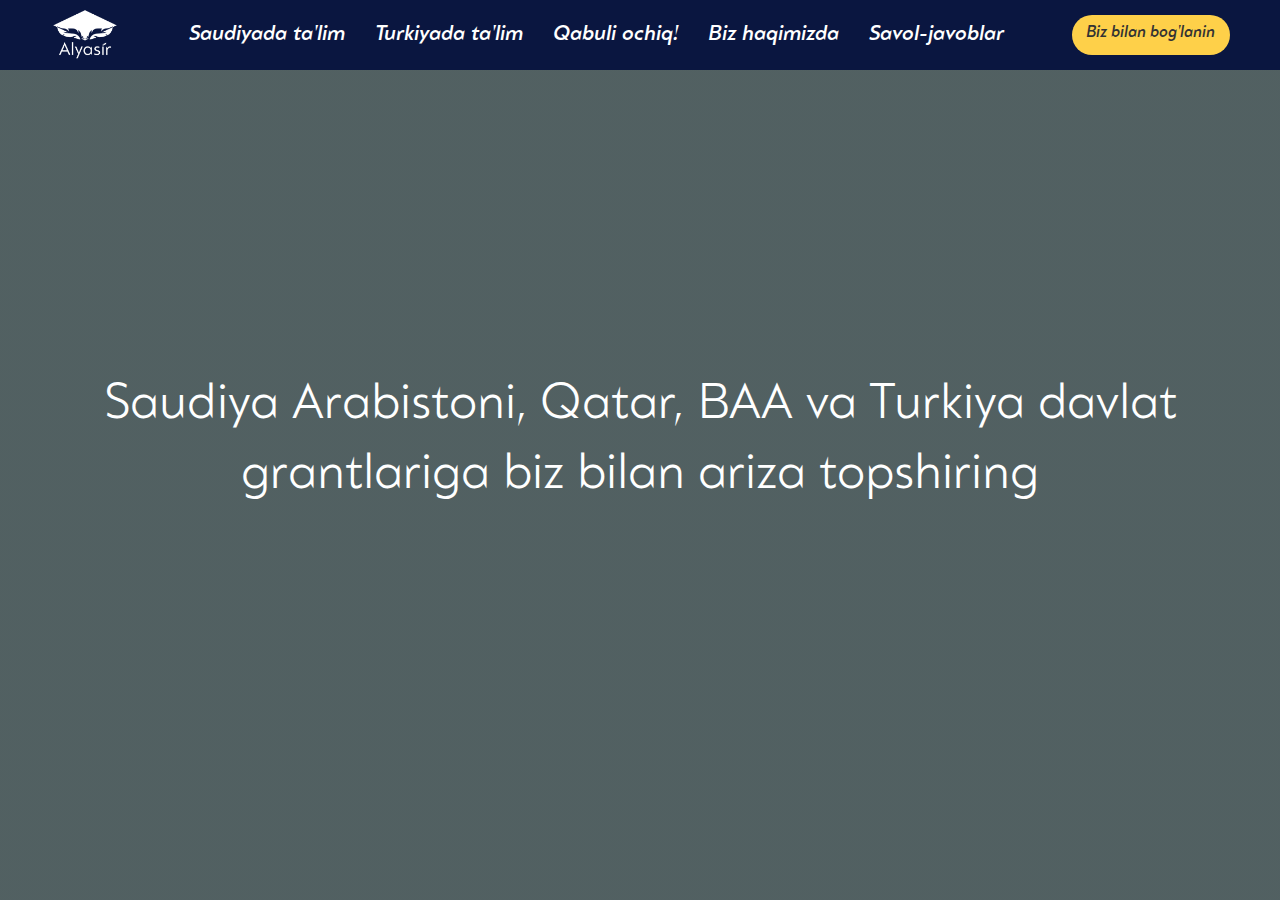
==== index.html @ 3ae9a026 "Add new navigation list for educational links and update styles" ====
<!DOCTYPE html>
<html lang="ru">
  <head>
    <meta charset="UTF-8" />
    <meta name="viewport" content="width=device-width, initial-scale=1.0" />
    <link
      rel="shortcut icon"
      href="./src/images/blue-logo-Alyasir.png"
      type="image/x-icon"
    />
    <link rel="stylesheet" href="./styles/style.min.css" />
    <title>Alyasir</title>
  </head>
  <body>
    <!-- HEADER START -->
    <header class="header">
      <div class="header__container container">
        <a href="./index.html">
          <img
            width="70"
            height="70"
            src="./src/images/logo-yasir-oq.png"
            alt="Alyasir Logo"
            class="header__img__logo"
        /></a>
        <nav class="header__nav">
          <ul class="nav__list">
            <li class="list__item">
              <a href="#" class="list__link">Saudiyada ta'lim</a>
            </li>
            <li class="list__item">
              <a href="#" class="list__link">Turkiyada ta'lim</a>
            </li>
            <li class="list__item">
              <a href="#" class="list__link">Qabuli ochiq!</a>
            </li>
            <li class="list__item">
              <a href="#" class="list__link">Biz haqimizda</a>
            </li>
            <li class="list__item">
              <a href="./FAQ.html" class="list__link">Savol-javoblar</a>
            </li>
            <button class="btn header__btn btn__hover" id="btn">
              <a href="#" class="header__btn__link">Biz bilan bog'lanin</a>
            </button>
          </ul>
          <ul class="nav__list__2 none">
            <li class="list__item">
              <a href="#" class="list__link">Saudiyada ta'lim</a>
            </li>
            <li class="list__item">
              <a href="#" class="list__link">Turkiyada ta'lim</a>
            </li>
            <li class="list__item">
              <a href="#" class="list__link">Qabuli ochiq!</a>
            </li>
            <li class="list__item">
              <a href="#" class="list__link">Biz haqimizda</a>
            </li>
            <li class="list__item">
              <a href="./FAQ.html" class="list__link">Savol-javoblar</a>
            </li>
            <button class="btn header__btn btn__hover" id="btn">
              <a href="#" class="header__btn__link">Biz bilan bog'lanin</a>
            </button>
          </ul>
        </nav>
        <div class="header_menu" id="click__btn">
          <input type="checkbox" id="burger-checkbox" class="burger-checkbox" />
          <label class="burger" for="burger-checkbox"></label>
        </div>
        <a
          href="tel:+998947700013"
          class="header__btn__link btn header__btn block"
          >Biz bilan bog'lanin</a
        >
      </div>
    </header>
    <!-- HEADER END -->
    <!-- MAIN START -->
    <main class="main">
      <section class="hero">
        <div class="hero__container container">
          <h2 class="hero__title">
            Saudiya Arabistoni, Qatar, BAA va Turkiya davlat <br class="br" />
            grantlariga biz bilan ariza topshiring
          </h2>
        </div>
      </section>
    </main>
    <!-- MAIN END -->
    <!-- FOOTER START -->
    <footer class="footer"></footer>
    <!-- FOOTER END -->
    <script src="./js/app.js"></script>
  </body>
</html>
---- styles/style.min.css ----
/*! normalize.css v8.0.1 | MIT License | github.com/necolas/normalize.css */html{line-height:1.15;-webkit-text-size-adjust:100%}body{margin:0}main{display:block}h1{font-size:2em;margin:.67em 0}hr{-webkit-box-sizing:content-box;box-sizing:content-box;height:0;overflow:visible}pre{font-family:monospace,monospace;font-size:1em}a{background-color:rgba(0,0,0,0)}abbr[title]{border-bottom:none;text-decoration:underline;-webkit-text-decoration:underline dotted;text-decoration:underline dotted}b,strong{font-weight:bolder}code,kbd,samp{font-family:monospace,monospace;font-size:1em}small{font-size:80%}sub,sup{font-size:75%;line-height:0;position:relative;vertical-align:baseline}sub{bottom:-0.25em}sup{top:-0.5em}img{border-style:none}button,input,optgroup,select,textarea{font-family:inherit;font-size:100%;line-height:1.15;margin:0}button,input{overflow:visible}button,select{text-transform:none}button,[type=button],[type=reset],[type=submit]{-webkit-appearance:button}button::-moz-focus-inner,[type=button]::-moz-focus-inner,[type=reset]::-moz-focus-inner,[type=submit]::-moz-focus-inner{border-style:none;padding:0}button:-moz-focusring,[type=button]:-moz-focusring,[type=reset]:-moz-focusring,[type=submit]:-moz-focusring{outline:1px dotted ButtonText}fieldset{padding:.35em .75em .625em}legend{-webkit-box-sizing:border-box;box-sizing:border-box;color:inherit;display:table;max-width:100%;padding:0;white-space:normal}progress{vertical-align:baseline}textarea{overflow:auto}[type=checkbox],[type=radio]{-webkit-box-sizing:border-box;box-sizing:border-box;padding:0}[type=number]::-webkit-inner-spin-button,[type=number]::-webkit-outer-spin-button{height:auto}[type=search]{-webkit-appearance:textfield;outline-offset:-2px}[type=search]::-webkit-search-decoration{-webkit-appearance:none}::-webkit-file-upload-button{-webkit-appearance:button;font:inherit}details{display:block}summary{display:list-item}template{display:none}[hidden]{display:none}*,*::after,*::before{margin:0;padding:0;-webkit-box-sizing:border-box;box-sizing:border-box}*:focus{outline:2px dotted red;outline-offset:4px}html{height:100%;font-size:62.5%;scroll-behavior:smooth}ul,ol{list-style:none}a{display:inline-block;text-decoration:none}img{-o-object-fit:cover;object-fit:cover;display:-webkit-box;display:-ms-flexbox;display:flex}body{display:-webkit-box;display:-ms-flexbox;display:flex;-webkit-box-orient:vertical;-webkit-box-direction:normal;-ms-flex-direction:column;flex-direction:column;height:100%;font-family:"Grava",Arial,Helvetica,sans-serif;font-weight:300}main{-webkit-box-flex:1;-ms-flex-positive:1;flex-grow:1}.active{color:#fed049}.container{width:100%;max-width:1400px;margin-left:auto;margin-right:auto;padding-left:50px;padding-right:50px}@media screen and (max-width: 1150px){.container{padding-left:30px;padding-right:30px}}@font-face{font-display:swap;font-family:"Grava";font-style:normal;font-weight:300;src:url("../src/fonts/Grava Display Light.woff2") format("woff2")}@font-face{font-display:swap;font-family:"Grava";font-style:normal;font-weight:400;src:url("../src/fonts/Grava Display Medium.woff2") format("woff2")}@font-face{font-display:swap;font-family:"Grava";font-style:normal;font-weight:600;src:url("../src/fonts/Grava Display Semi Bold.woff2") format("woff2")}@font-face{font-display:swap;font-family:"Grava";font-style:normal;font-weight:700;src:url("../src/fonts/Grava Display Bold.woff2") format("woff2")}.btn{background-color:#fed049;border:none;padding:1rem 1.5rem 1.2rem 1.4rem;border-radius:100px}.burger-checkbox{position:absolute;visibility:hidden}.burger{cursor:pointer;display:block;position:relative;border:none;background:rgba(0,0,0,0);width:40px;height:26px;margin:30px auto}.burger::before,.burger::after{content:"";left:0;position:absolute;display:block;width:100%;height:4px;border-radius:10px;background:#fed049}.burger::before{top:0;-webkit-box-shadow:0 11px 0 #fed049;box-shadow:0 11px 0 #fed049;-webkit-transition:top .3s .15s,-webkit-box-shadow .3s .15s,-webkit-transform .3s;transition:top .3s .15s,-webkit-box-shadow .3s .15s,-webkit-transform .3s;transition:box-shadow .3s .15s,top .3s .15s,transform .3s;transition:box-shadow .3s .15s,top .3s .15s,transform .3s,-webkit-box-shadow .3s .15s,-webkit-transform .3s}.burger::after{bottom:0;-webkit-transition:bottom .3s .15s,-webkit-transform .3s;transition:bottom .3s .15s,-webkit-transform .3s;transition:bottom .3s .15s,transform .3s;transition:bottom .3s .15s,transform .3s,-webkit-transform .3s}.burger-checkbox:checked+.burger::before{top:11px;-webkit-transform:rotate(45deg);transform:rotate(45deg);-webkit-box-shadow:0 6px 0 rgba(0,0,0,0);box-shadow:0 6px 0 rgba(0,0,0,0);-webkit-transition:top .3s,-webkit-box-shadow .15s,-webkit-transform .3s .15s;transition:top .3s,-webkit-box-shadow .15s,-webkit-transform .3s .15s;transition:box-shadow .15s,top .3s,transform .3s .15s;transition:box-shadow .15s,top .3s,transform .3s .15s,-webkit-box-shadow .15s,-webkit-transform .3s .15s}.burger-checkbox:checked+.burger::after{bottom:11px;-webkit-transform:rotate(-45deg);transform:rotate(-45deg);-webkit-transition:bottom .3s,-webkit-transform .3s .15s;transition:bottom .3s,-webkit-transform .3s .15s;transition:bottom .3s,transform .3s .15s;transition:bottom .3s,transform .3s .15s,-webkit-transform .3s .15s}.header{background-color:#0a1640}.header__container{display:-webkit-box;display:-ms-flexbox;display:flex;-webkit-box-pack:justify;-ms-flex-pack:justify;justify-content:space-between;-webkit-box-align:center;-ms-flex-align:center;align-items:center}.nav__list{display:-webkit-box;display:-ms-flexbox;display:flex;gap:3rem}.list__link{font-size:2rem;font-weight:400;color:#fff}.list__link:hover{color:#fed049}.header__btn{cursor:pointer}.none{display:none}.header__btn__link{font-weight:400;font-size:1.5rem;color:#333}.btn__hover{display:none}.header_menu{display:none}.nav__list__2{display:none}@media screen and (max-width: 1150px){.nav{position:relative}.header_menu{display:-webkit-box;display:-ms-flexbox;display:flex;background-color:rgba(0,0,0,0);border:none}.nav__list{display:none}.nav__list__2{width:30%;height:100%;position:absolute;padding-top:100px;padding-bottom:100px;padding-left:30px;padding-right:30px;top:0;left:0;-webkit-box-orient:vertical;-webkit-box-direction:normal;-ms-flex-direction:column;flex-direction:column;display:-webkit-box;display:-ms-flexbox;display:flex;flex-direction:column;gap:1.5rem;background-color:#0a1640}.none{display:none}.block{display:none}.btn__hover{width:100%;display:block}.header__btn__link{font-size:1.5rem}}.hero{background-image:-webkit-gradient(linear, left top, left bottom, from(rgba(8, 29, 31, 0.7)), to(rgba(8, 29, 31, 0.7))),url("../src/images/alyasir-photo.png");background-image:linear-gradient(rgba(8, 29, 31, 0.7), rgba(8, 29, 31, 0.7)),url("../src/images/alyasir-photo.png");background-repeat:no-repeat;background-position:center;background-size:cover;height:100%}.hero__container{display:-webkit-box;display:-ms-flexbox;display:flex;-webkit-box-pack:center;-ms-flex-pack:center;justify-content:center}.hero__title{width:100%;font-size:4.8rem;font-weight:300;text-align:center;color:#fff;line-height:70px;margin-top:30rem}@media screen and (max-width: 1050px){.hero{background-position:center left -779px;background-size:300%}.hero__title{width:100%;max-width:550px;font-size:3.8rem;line-height:55px}.br{display:none}}@media screen and (max-width: 500px){.hero{background-position:center left -535px;background-size:350%}.hero__title{font-size:2.8rem;line-height:40px}}.active{color:#fed049}.faq__hero{padding-bottom:10rem}.faq__hero__container{display:-webkit-box;display:-ms-flexbox;display:flex;-webkit-box-orient:vertical;-webkit-box-direction:normal;-ms-flex-direction:column;flex-direction:column;-webkit-box-pack:center;-ms-flex-pack:center;justify-content:center;-webkit-box-align:center;-ms-flex-align:center;align-items:center}.faq__hero__title{font-size:9.6rem;font-weight:400;margin-top:5.2rem;margin-bottom:2px}.faq__hero__subtitle{font-weight:300;font-size:3.6rem;color:#393939}.faq__hero__box{width:100%;margin-top:3.2rem;display:-webkit-box;display:-ms-flexbox;display:flex;-webkit-box-orient:vertical;-webkit-box-direction:normal;-ms-flex-direction:column;flex-direction:column;gap:1rem}.faq__none{display:none}.u_class{border:2px solid #dcdcdc;padding-top:1.8rem;padding-bottom:1.7rem;padding-left:3.8rem;padding-right:3.8rem}.u_class p{font-size:2.4rem;font-weight:300}body{-webkit-box-sizing:border-box;box-sizing:border-box}/*# sourceMappingURL=style.min.css.map */
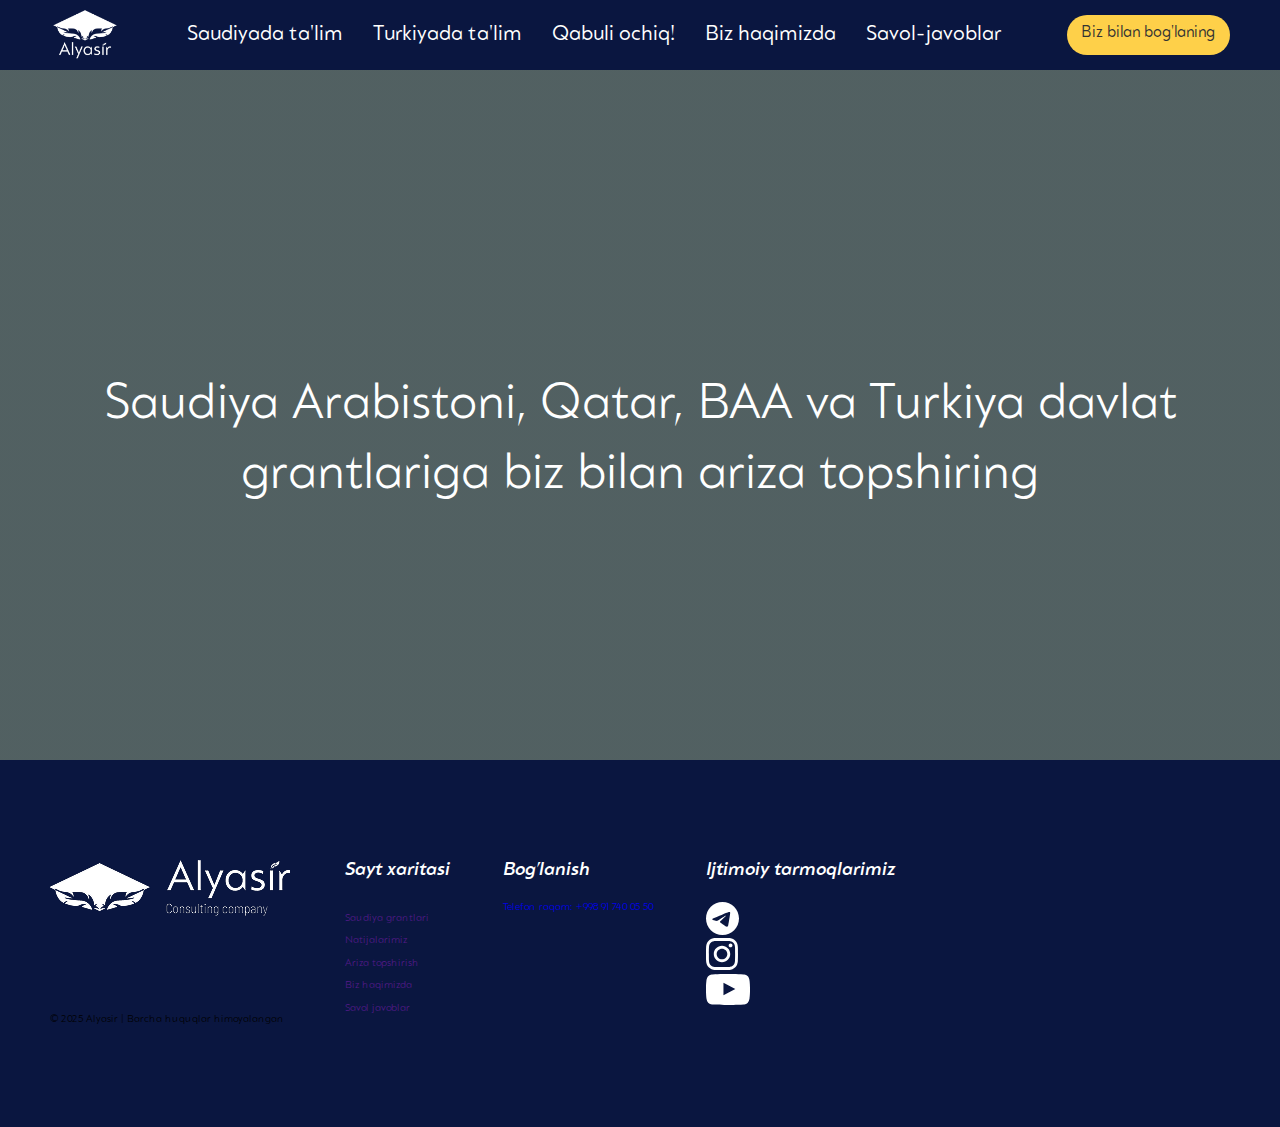
==== commit ce58ae1a: "Add footer layout and social media icons; update button text for consistency" ====
--- a/index.html
+++ b/index.html
@@ -60,9 +60,11 @@
             <li class="list__item">
               <a href="./FAQ.html" class="list__link">Savol-javoblar</a>
             </li>
-            <button class="btn header__btn btn__hover" id="btn">
-              <a href="#" class="header__btn__link">Biz bilan bog'lanin</a>
-            </button>
+            <a
+              href="tel:+998917400550"
+              class="header__btn__link btn header__btn"
+              >Biz bilan bog'laning</a
+            >
           </ul>
         </nav>
         <div class="header_menu" id="click__btn">
@@ -70,9 +72,9 @@
           <label class="burger" for="burger-checkbox"></label>
         </div>
         <a
-          href="tel:+998947700013"
+          href="tel:+998917400550"
           class="header__btn__link btn header__btn block"
-          >Biz bilan bog'lanin</a
+          >Biz bilan bog'laning</a
         >
       </div>
     </header>
@@ -88,10 +90,80 @@
         </div>
       </section>
     </main>
-    <!-- MAIN END -->
-    <!-- FOOTER START -->
-    <footer class="footer"></footer>
-    <!-- FOOTER END -->
+    <footer class="footer">
+      <div class="footer__container container">
+        <div class="footer__box">
+          <img
+            width="240"
+            height="56"
+            src="./src/images/Nurikni-goliy-rasmi.png"
+            alt=""
+            class="footer__logo__img"
+          />
+          <div class="footer__box__container">
+            <ul class="container__list">
+              <li class="item"><h5 class="item__title">Sayt xaritasi</h5></li>
+              <li class="item">
+                <a href="" class="item__link">Saudiya grantlari</a>
+              </li>
+              <li class="item">
+                <a href="" class="item__link">Natijalarimiz</a>
+              </li>
+              <li class="item">
+                <a href="" class="item__link">Ariza topshirish</a>
+              </li>
+              <li class="item">
+                <a href="" class="item__link">Biz haqimizda</a>
+              </li>
+              <li class="item">
+                <a href="" class="item__link">Savol javoblar</a>
+              </li>
+            </ul>
+            <ul class="box__list">
+              <li class="box__list__item">
+                <h5 class="item__title">Bog’lanish</h5>
+              </li>
+              <li class="box__list__item">
+                <a href="tel:+998917400550" class="box__list__item__link"
+                  >Telefon raqam: +998 91 740 05 50</a
+                >
+              </li>
+            </ul>
+            <ul class="social__list">
+              <li class="social__item">
+                <h5 class="item__title">Ijtimoiy tarmoqlarimiz</h5>
+              </li>
+              <li class="social__item">
+                <a href="" class="social__link"
+                  ><img
+                    src="./src/images/telegram-icon.svg"
+                    alt=""
+                    class="social__img"
+                /></a>
+              </li>
+              <li class="social__item">
+                <a href="" class="social__link"
+                  ><img
+                    src="./src/images/instagram-icon.svg"
+                    alt=""
+                    class="social__img"
+                /></a>
+              </li>
+              <li class="social__item">
+                <a href="" class="social__link"
+                  ><img
+                    src="./src/images/youtube-icon.svg"
+                    alt=""
+                    class="social__img"
+                /></a>
+              </li>
+            </ul>
+          </div>
+        </div>
+        <p>© 2025 Alyasir | Barcha huquqlar himoyalangan</p>
+        <div class="divider"></div>
+      </div>
+    </footer>
     <script src="./js/app.js"></script>
   </body>
 </html>
--- a/styles/style.min.css
+++ b/styles/style.min.css
@@ -1 +1 @@
-/*! normalize.css v8.0.1 | MIT License | github.com/necolas/normalize.css */html{line-height:1.15;-webkit-text-size-adjust:100%}body{margin:0}main{display:block}h1{font-size:2em;margin:.67em 0}hr{-webkit-box-sizing:content-box;box-sizing:content-box;height:0;overflow:visible}pre{font-family:monospace,monospace;font-size:1em}a{background-color:rgba(0,0,0,0)}abbr[title]{border-bottom:none;text-decoration:underline;-webkit-text-decoration:underline dotted;text-decoration:underline dotted}b,strong{font-weight:bolder}code,kbd,samp{font-family:monospace,monospace;font-size:1em}small{font-size:80%}sub,sup{font-size:75%;line-height:0;position:relative;vertical-align:baseline}sub{bottom:-0.25em}sup{top:-0.5em}img{border-style:none}button,input,optgroup,select,textarea{font-family:inherit;font-size:100%;line-height:1.15;margin:0}button,input{overflow:visible}button,select{text-transform:none}button,[type=button],[type=reset],[type=submit]{-webkit-appearance:button}button::-moz-focus-inner,[type=button]::-moz-focus-inner,[type=reset]::-moz-focus-inner,[type=submit]::-moz-focus-inner{border-style:none;padding:0}button:-moz-focusring,[type=button]:-moz-focusring,[type=reset]:-moz-focusring,[type=submit]:-moz-focusring{outline:1px dotted ButtonText}fieldset{padding:.35em .75em .625em}legend{-webkit-box-sizing:border-box;box-sizing:border-box;color:inherit;display:table;max-width:100%;padding:0;white-space:normal}progress{vertical-align:baseline}textarea{overflow:auto}[type=checkbox],[type=radio]{-webkit-box-sizing:border-box;box-sizing:border-box;padding:0}[type=number]::-webkit-inner-spin-button,[type=number]::-webkit-outer-spin-button{height:auto}[type=search]{-webkit-appearance:textfield;outline-offset:-2px}[type=search]::-webkit-search-decoration{-webkit-appearance:none}::-webkit-file-upload-button{-webkit-appearance:button;font:inherit}details{display:block}summary{display:list-item}template{display:none}[hidden]{display:none}*,*::after,*::before{margin:0;padding:0;-webkit-box-sizing:border-box;box-sizing:border-box}*:focus{outline:2px dotted red;outline-offset:4px}html{height:100%;font-size:62.5%;scroll-behavior:smooth}ul,ol{list-style:none}a{display:inline-block;text-decoration:none}img{-o-object-fit:cover;object-fit:cover;display:-webkit-box;display:-ms-flexbox;display:flex}body{display:-webkit-box;display:-ms-flexbox;display:flex;-webkit-box-orient:vertical;-webkit-box-direction:normal;-ms-flex-direction:column;flex-direction:column;height:100%;font-family:"Grava",Arial,Helvetica,sans-serif;font-weight:300}main{-webkit-box-flex:1;-ms-flex-positive:1;flex-grow:1}.active{color:#fed049}.container{width:100%;max-width:1400px;margin-left:auto;margin-right:auto;padding-left:50px;padding-right:50px}@media screen and (max-width: 1150px){.container{padding-left:30px;padding-right:30px}}@font-face{font-display:swap;font-family:"Grava";font-style:normal;font-weight:300;src:url("../src/fonts/Grava Display Light.woff2") format("woff2")}@font-face{font-display:swap;font-family:"Grava";font-style:normal;font-weight:400;src:url("../src/fonts/Grava Display Medium.woff2") format("woff2")}@font-face{font-display:swap;font-family:"Grava";font-style:normal;font-weight:600;src:url("../src/fonts/Grava Display Semi Bold.woff2") format("woff2")}@font-face{font-display:swap;font-family:"Grava";font-style:normal;font-weight:700;src:url("../src/fonts/Grava Display Bold.woff2") format("woff2")}.btn{background-color:#fed049;border:none;padding:1rem 1.5rem 1.2rem 1.4rem;border-radius:100px}.burger-checkbox{position:absolute;visibility:hidden}.burger{cursor:pointer;display:block;position:relative;border:none;background:rgba(0,0,0,0);width:40px;height:26px;margin:30px auto}.burger::before,.burger::after{content:"";left:0;position:absolute;display:block;width:100%;height:4px;border-radius:10px;background:#fed049}.burger::before{top:0;-webkit-box-shadow:0 11px 0 #fed049;box-shadow:0 11px 0 #fed049;-webkit-transition:top .3s .15s,-webkit-box-shadow .3s .15s,-webkit-transform .3s;transition:top .3s .15s,-webkit-box-shadow .3s .15s,-webkit-transform .3s;transition:box-shadow .3s .15s,top .3s .15s,transform .3s;transition:box-shadow .3s .15s,top .3s .15s,transform .3s,-webkit-box-shadow .3s .15s,-webkit-transform .3s}.burger::after{bottom:0;-webkit-transition:bottom .3s .15s,-webkit-transform .3s;transition:bottom .3s .15s,-webkit-transform .3s;transition:bottom .3s .15s,transform .3s;transition:bottom .3s .15s,transform .3s,-webkit-transform .3s}.burger-checkbox:checked+.burger::before{top:11px;-webkit-transform:rotate(45deg);transform:rotate(45deg);-webkit-box-shadow:0 6px 0 rgba(0,0,0,0);box-shadow:0 6px 0 rgba(0,0,0,0);-webkit-transition:top .3s,-webkit-box-shadow .15s,-webkit-transform .3s .15s;transition:top .3s,-webkit-box-shadow .15s,-webkit-transform .3s .15s;transition:box-shadow .15s,top .3s,transform .3s .15s;transition:box-shadow .15s,top .3s,transform .3s .15s,-webkit-box-shadow .15s,-webkit-transform .3s .15s}.burger-checkbox:checked+.burger::after{bottom:11px;-webkit-transform:rotate(-45deg);transform:rotate(-45deg);-webkit-transition:bottom .3s,-webkit-transform .3s .15s;transition:bottom .3s,-webkit-transform .3s .15s;transition:bottom .3s,transform .3s .15s;transition:bottom .3s,transform .3s .15s,-webkit-transform .3s .15s}.header{background-color:#0a1640}.header__container{display:-webkit-box;display:-ms-flexbox;display:flex;-webkit-box-pack:justify;-ms-flex-pack:justify;justify-content:space-between;-webkit-box-align:center;-ms-flex-align:center;align-items:center}.nav__list{display:-webkit-box;display:-ms-flexbox;display:flex;gap:3rem}.list__link{font-size:2rem;font-weight:400;color:#fff}.list__link:hover{color:#fed049}.header__btn{cursor:pointer}.none{display:none}.header__btn__link{font-weight:400;font-size:1.5rem;color:#333}.btn__hover{display:none}.header_menu{display:none}.nav__list__2{display:none}@media screen and (max-width: 1150px){.nav{position:relative}.header_menu{display:-webkit-box;display:-ms-flexbox;display:flex;background-color:rgba(0,0,0,0);border:none}.nav__list{display:none}.nav__list__2{width:30%;height:100%;position:absolute;padding-top:100px;padding-bottom:100px;padding-left:30px;padding-right:30px;top:0;left:0;-webkit-box-orient:vertical;-webkit-box-direction:normal;-ms-flex-direction:column;flex-direction:column;display:-webkit-box;display:-ms-flexbox;display:flex;flex-direction:column;gap:1.5rem;background-color:#0a1640}.none{display:none}.block{display:none}.btn__hover{width:100%;display:block}.header__btn__link{font-size:1.5rem}}.hero{background-image:-webkit-gradient(linear, left top, left bottom, from(rgba(8, 29, 31, 0.7)), to(rgba(8, 29, 31, 0.7))),url("../src/images/alyasir-photo.png");background-image:linear-gradient(rgba(8, 29, 31, 0.7), rgba(8, 29, 31, 0.7)),url("../src/images/alyasir-photo.png");background-repeat:no-repeat;background-position:center;background-size:cover;height:100%}.hero__container{display:-webkit-box;display:-ms-flexbox;display:flex;-webkit-box-pack:center;-ms-flex-pack:center;justify-content:center}.hero__title{width:100%;font-size:4.8rem;font-weight:300;text-align:center;color:#fff;line-height:70px;margin-top:30rem}@media screen and (max-width: 1050px){.hero{background-position:center left -779px;background-size:300%}.hero__title{width:100%;max-width:550px;font-size:3.8rem;line-height:55px}.br{display:none}}@media screen and (max-width: 500px){.hero{background-position:center left -535px;background-size:350%}.hero__title{font-size:2.8rem;line-height:40px}}.active{color:#fed049}.faq__hero{padding-bottom:10rem}.faq__hero__container{display:-webkit-box;display:-ms-flexbox;display:flex;-webkit-box-orient:vertical;-webkit-box-direction:normal;-ms-flex-direction:column;flex-direction:column;-webkit-box-pack:center;-ms-flex-pack:center;justify-content:center;-webkit-box-align:center;-ms-flex-align:center;align-items:center}.faq__hero__title{font-size:9.6rem;font-weight:400;margin-top:5.2rem;margin-bottom:2px}.faq__hero__subtitle{font-weight:300;font-size:3.6rem;color:#393939}.faq__hero__box{width:100%;margin-top:3.2rem;display:-webkit-box;display:-ms-flexbox;display:flex;-webkit-box-orient:vertical;-webkit-box-direction:normal;-ms-flex-direction:column;flex-direction:column;gap:1rem}.faq__none{display:none}.u_class{border:2px solid #dcdcdc;padding-top:1.8rem;padding-bottom:1.7rem;padding-left:3.8rem;padding-right:3.8rem}.u_class p{font-size:2.4rem;font-weight:300}body{-webkit-box-sizing:border-box;box-sizing:border-box}/*# sourceMappingURL=style.min.css.map */+/*! normalize.css v8.0.1 | MIT License | github.com/necolas/normalize.css */html{line-height:1.15;-webkit-text-size-adjust:100%}body{margin:0}main{display:block}h1{font-size:2em;margin:.67em 0}hr{-webkit-box-sizing:content-box;box-sizing:content-box;height:0;overflow:visible}pre{font-family:monospace,monospace;font-size:1em}a{background-color:rgba(0,0,0,0)}abbr[title]{border-bottom:none;text-decoration:underline;-webkit-text-decoration:underline dotted;text-decoration:underline dotted}b,strong{font-weight:bolder}code,kbd,samp{font-family:monospace,monospace;font-size:1em}small{font-size:80%}sub,sup{font-size:75%;line-height:0;position:relative;vertical-align:baseline}sub{bottom:-0.25em}sup{top:-0.5em}img{border-style:none}button,input,optgroup,select,textarea{font-family:inherit;font-size:100%;line-height:1.15;margin:0}button,input{overflow:visible}button,select{text-transform:none}button,[type=button],[type=reset],[type=submit]{-webkit-appearance:button}button::-moz-focus-inner,[type=button]::-moz-focus-inner,[type=reset]::-moz-focus-inner,[type=submit]::-moz-focus-inner{border-style:none;padding:0}button:-moz-focusring,[type=button]:-moz-focusring,[type=reset]:-moz-focusring,[type=submit]:-moz-focusring{outline:1px dotted ButtonText}fieldset{padding:.35em .75em .625em}legend{-webkit-box-sizing:border-box;box-sizing:border-box;color:inherit;display:table;max-width:100%;padding:0;white-space:normal}progress{vertical-align:baseline}textarea{overflow:auto}[type=checkbox],[type=radio]{-webkit-box-sizing:border-box;box-sizing:border-box;padding:0}[type=number]::-webkit-inner-spin-button,[type=number]::-webkit-outer-spin-button{height:auto}[type=search]{-webkit-appearance:textfield;outline-offset:-2px}[type=search]::-webkit-search-decoration{-webkit-appearance:none}::-webkit-file-upload-button{-webkit-appearance:button;font:inherit}details{display:block}summary{display:list-item}template{display:none}[hidden]{display:none}*,*::after,*::before{margin:0;padding:0;-webkit-box-sizing:border-box;box-sizing:border-box}*:focus{outline:2px solid #0a1640;outline-offset:4px}html{height:100%;font-size:62.5%;scroll-behavior:smooth}ul,ol{list-style:none}a{display:inline-block;text-decoration:none}img{-o-object-fit:cover;object-fit:cover;display:-webkit-box;display:-ms-flexbox;display:flex}body{display:-webkit-box;display:-ms-flexbox;display:flex;-webkit-box-orient:vertical;-webkit-box-direction:normal;-ms-flex-direction:column;flex-direction:column;height:100%;font-family:"Grava";font-weight:300}main{-webkit-box-flex:1;-ms-flex-positive:1;flex-grow:1}.active{color:#fed049}.container{width:100%;max-width:1400px;margin-left:auto;margin-right:auto;padding-left:50px;padding-right:50px}@media screen and (max-width: 1150px){.container{padding-left:30px;padding-right:30px}}@font-face{font-display:swap;font-family:"Grava";font-style:normal;font-weight:300;src:url("../src/fonts/Grava Display Light.woff2") format("woff2")}@font-face{font-display:swap;font-family:"Grava";font-style:normal;font-weight:400;src:url("../src/fonts/Grava Display Normal.woff2") format("woff2")}@font-face{font-display:swap;font-family:"Grava";font-style:normal;font-weight:500;src:url("../src/fonts/Grava Display Medium.woff2") format("woff2")}@font-face{font-display:swap;font-family:"Grava";font-style:normal;font-weight:500;src:url("../src/fonts/Grava Display Medium.woff2") format("woff2")}@font-face{font-display:swap;font-family:"Grava";font-style:normal;font-weight:600;src:url("../src/fonts/Grava Display Semi Bold.woff2") format("woff2")}@font-face{font-display:swap;font-family:"Grava";font-style:normal;font-weight:700;src:url("../src/fonts/Grava Display Bold.woff2") format("woff2")}.btn{background-color:#fed049;border:none;padding:1rem 1.5rem 1.2rem 1.4rem;border-radius:100px}.burger-checkbox{position:absolute;visibility:hidden}.burger{cursor:pointer;display:block;position:relative;border:none;background:rgba(0,0,0,0);width:40px;height:26px;margin:30px auto}.burger::before,.burger::after{content:"";left:0;position:absolute;display:block;width:100%;height:4px;border-radius:10px;background:#fed049}.burger::before{top:0;-webkit-box-shadow:0 11px 0 #fed049;box-shadow:0 11px 0 #fed049;-webkit-transition:top .3s .15s,-webkit-box-shadow .3s .15s,-webkit-transform .3s;transition:top .3s .15s,-webkit-box-shadow .3s .15s,-webkit-transform .3s;transition:box-shadow .3s .15s,top .3s .15s,transform .3s;transition:box-shadow .3s .15s,top .3s .15s,transform .3s,-webkit-box-shadow .3s .15s,-webkit-transform .3s}.burger::after{bottom:0;-webkit-transition:bottom .3s .15s,-webkit-transform .3s;transition:bottom .3s .15s,-webkit-transform .3s;transition:bottom .3s .15s,transform .3s;transition:bottom .3s .15s,transform .3s,-webkit-transform .3s}.burger-checkbox:checked+.burger::before{top:11px;-webkit-transform:rotate(45deg);transform:rotate(45deg);-webkit-box-shadow:0 6px 0 rgba(0,0,0,0);box-shadow:0 6px 0 rgba(0,0,0,0);-webkit-transition:top .3s,-webkit-box-shadow .15s,-webkit-transform .3s .15s;transition:top .3s,-webkit-box-shadow .15s,-webkit-transform .3s .15s;transition:box-shadow .15s,top .3s,transform .3s .15s;transition:box-shadow .15s,top .3s,transform .3s .15s,-webkit-box-shadow .15s,-webkit-transform .3s .15s}.burger-checkbox:checked+.burger::after{bottom:11px;-webkit-transform:rotate(-45deg);transform:rotate(-45deg);-webkit-transition:bottom .3s,-webkit-transform .3s .15s;transition:bottom .3s,-webkit-transform .3s .15s;transition:bottom .3s,transform .3s .15s;transition:bottom .3s,transform .3s .15s,-webkit-transform .3s .15s}.header{background-color:#0a1640}.header__container{display:-webkit-box;display:-ms-flexbox;display:flex;-webkit-box-pack:justify;-ms-flex-pack:justify;justify-content:space-between;-webkit-box-align:center;-ms-flex-align:center;align-items:center}.nav__list{display:-webkit-box;display:-ms-flexbox;display:flex;gap:3rem}.list__link{font-size:2rem;font-weight:400;color:#fff}.list__link:hover{color:#fed049}.header__btn{cursor:pointer}.none{display:none}.header__btn__link{font-weight:400;font-size:1.5rem;color:#333}.btn__hover{display:none}.header_menu{display:none}.nav__list__2{display:none}@media screen and (max-width: 1150px){.nav{position:relative}.header_menu{display:-webkit-box;display:-ms-flexbox;display:flex;background-color:rgba(0,0,0,0);border:none}.nav__list{display:none}.nav__list__2{width:30%;height:100%;position:absolute;padding-top:100px;padding-bottom:100px;padding-left:30px;padding-right:30px;top:0;left:0;-webkit-box-orient:vertical;-webkit-box-direction:normal;-ms-flex-direction:column;flex-direction:column;display:-webkit-box;display:-ms-flexbox;display:flex;flex-direction:column;gap:1.5rem;background-color:#0a1640}.none{display:none}.block{display:none}.btn__hover{width:100%;display:block}.header__btn__link{font-size:1.5rem}}@media screen and (max-width: 735px){.nav__list__2{width:50%}.list__link{font-size:1.5rem}.header__btn{font-size:1.4rem}}.footer{background-color:#0a1640}.footer__container{padding-top:10rem;padding-bottom:10.1rem}.footer__box{display:-webkit-box;display:-ms-flexbox;display:flex;gap:5.5rem}.footer__box__container{display:-webkit-box;display:-ms-flexbox;display:flex;-webkit-box-pack:justify;-ms-flex-pack:justify;justify-content:space-between;gap:5.3rem}.container__list{display:-webkit-box;display:-ms-flexbox;display:flex;-webkit-box-orient:vertical;-webkit-box-direction:normal;-ms-flex-direction:column;flex-direction:column;gap:1.1rem}.item__title{margin-bottom:2.1rem;font-weight:500;font-size:1.8rem;color:#fff;font-family:"Grava",Arial,Helvetica,sans-serif}.hero{background-image:-webkit-gradient(linear, left top, left bottom, from(rgba(8, 29, 31, 0.7)), to(rgba(8, 29, 31, 0.7))),url("../src/images/alyasir-photo.png");background-image:linear-gradient(rgba(8, 29, 31, 0.7), rgba(8, 29, 31, 0.7)),url("../src/images/alyasir-photo.png");background-repeat:no-repeat;background-position:center;background-size:cover;height:100%;padding-bottom:250px}.hero__container{display:-webkit-box;display:-ms-flexbox;display:flex;-webkit-box-pack:center;-ms-flex-pack:center;justify-content:center}.hero__title{width:100%;font-size:4.8rem;font-weight:300;text-align:center;color:#fff;line-height:70px;margin-top:30rem}@media screen and (max-width: 1050px){.hero{background-position:center left -779px;background-size:300%}.hero__title{width:100%;max-width:550px;font-size:3.8rem;line-height:55px}.br{display:none}}@media screen and (max-width: 500px){.hero{background-position:center left -535px;background-size:350%}.hero__title{font-size:2.8rem;line-height:40px}}.active{color:#fed049}.faq__hero{padding-bottom:10rem}.faq__hero__container{display:-webkit-box;display:-ms-flexbox;display:flex;-webkit-box-orient:vertical;-webkit-box-direction:normal;-ms-flex-direction:column;flex-direction:column;-webkit-box-pack:center;-ms-flex-pack:center;justify-content:center;-webkit-box-align:center;-ms-flex-align:center;align-items:center}.faq__hero__title{font-size:9.6rem;font-weight:400;margin-top:5.2rem;margin-bottom:2px}.faq__hero__subtitle{font-weight:300;font-size:3.6rem;color:#393939}.faq__hero__box{width:100%;margin-top:3.2rem;display:-webkit-box;display:-ms-flexbox;display:flex;-webkit-box-orient:vertical;-webkit-box-direction:normal;-ms-flex-direction:column;flex-direction:column;gap:1rem}.faq__none{display:none}.u_class{border:2px solid #dcdcdc;padding-top:1.8rem;padding-bottom:1.7rem;padding-left:3.8rem;padding-right:3.8rem;border-radius:5px}.u_class p{font-size:2.4rem;font-weight:300}@media screen and (max-width: 1150px){.faq__hero__title{font-size:8.6rem}}@media screen and (max-width: 500px){.faq__hero__title{font-size:4.6rem;margin-bottom:1rem}.faq__hero__subtitle{font-size:2.6rem;text-align:center}.faq__hero__box p{font-size:1.7rem}}body{-webkit-box-sizing:border-box;box-sizing:border-box}/*# sourceMappingURL=style.min.css.map */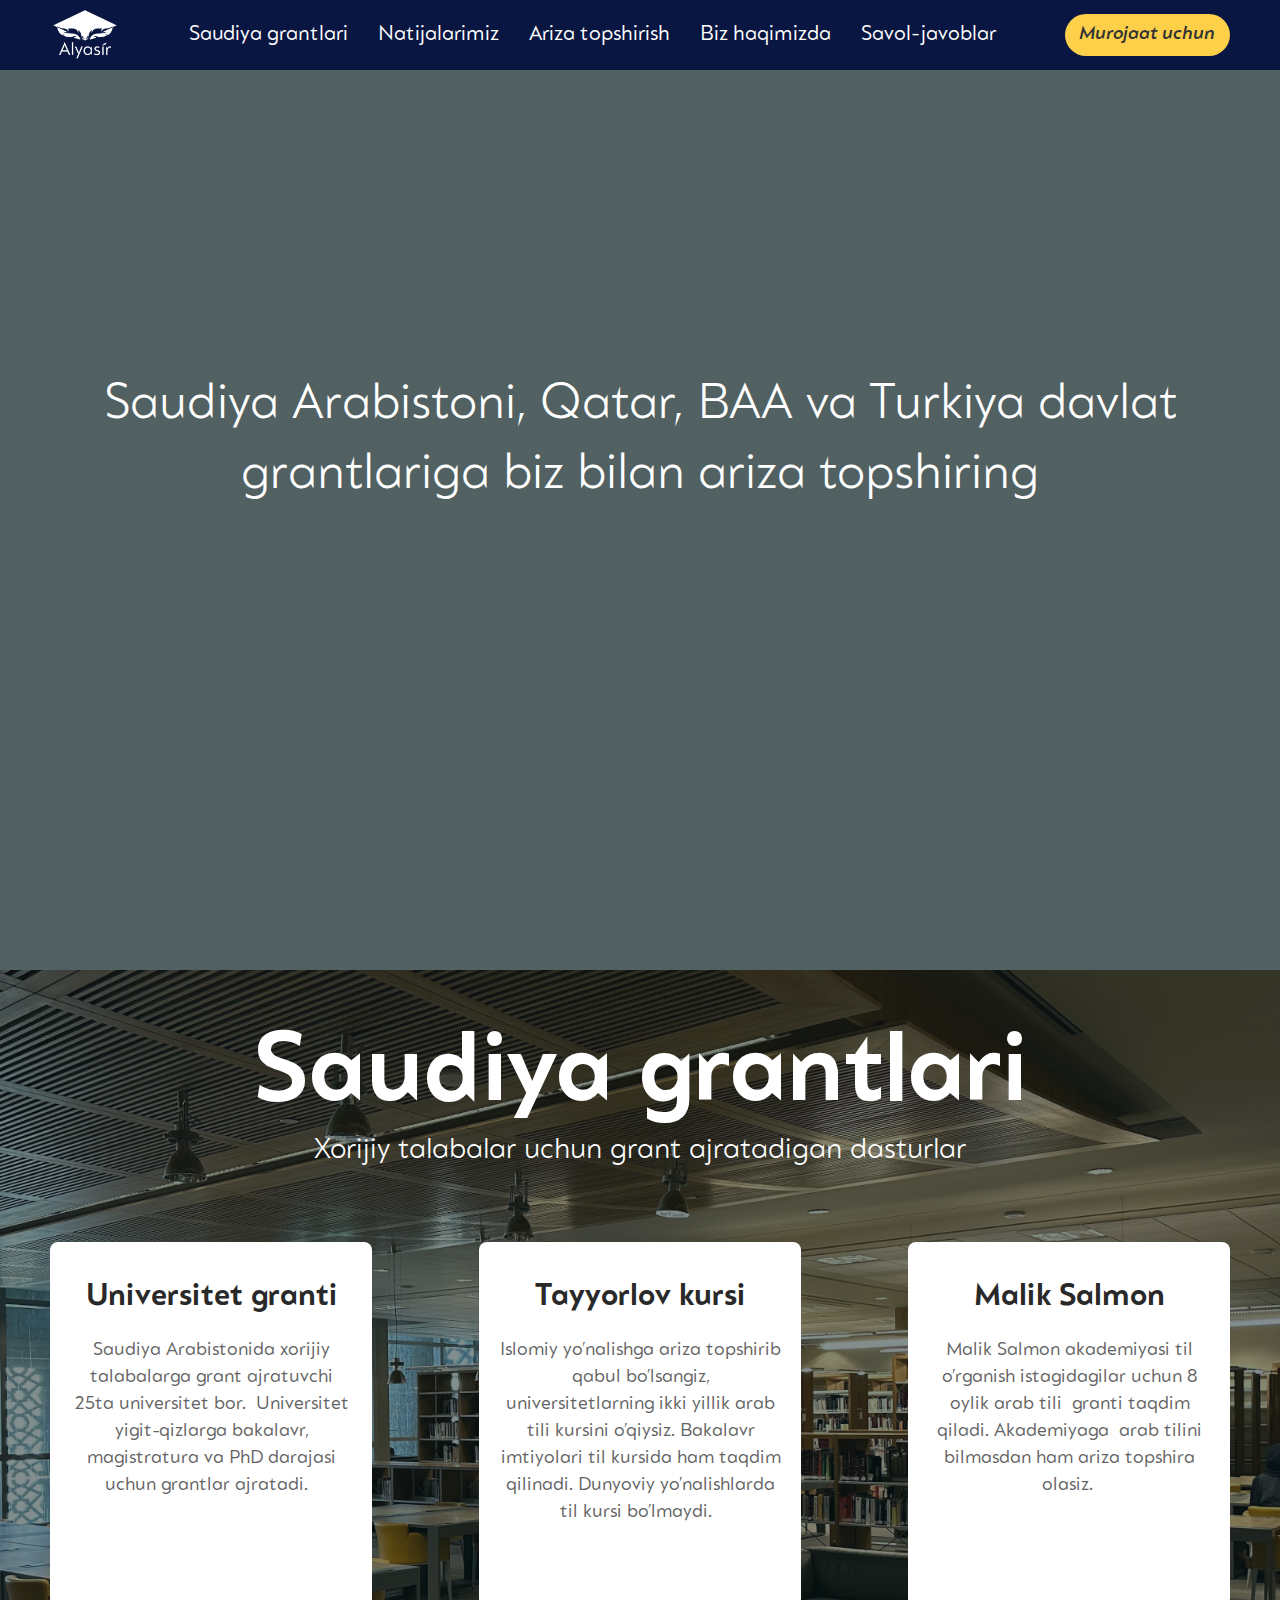
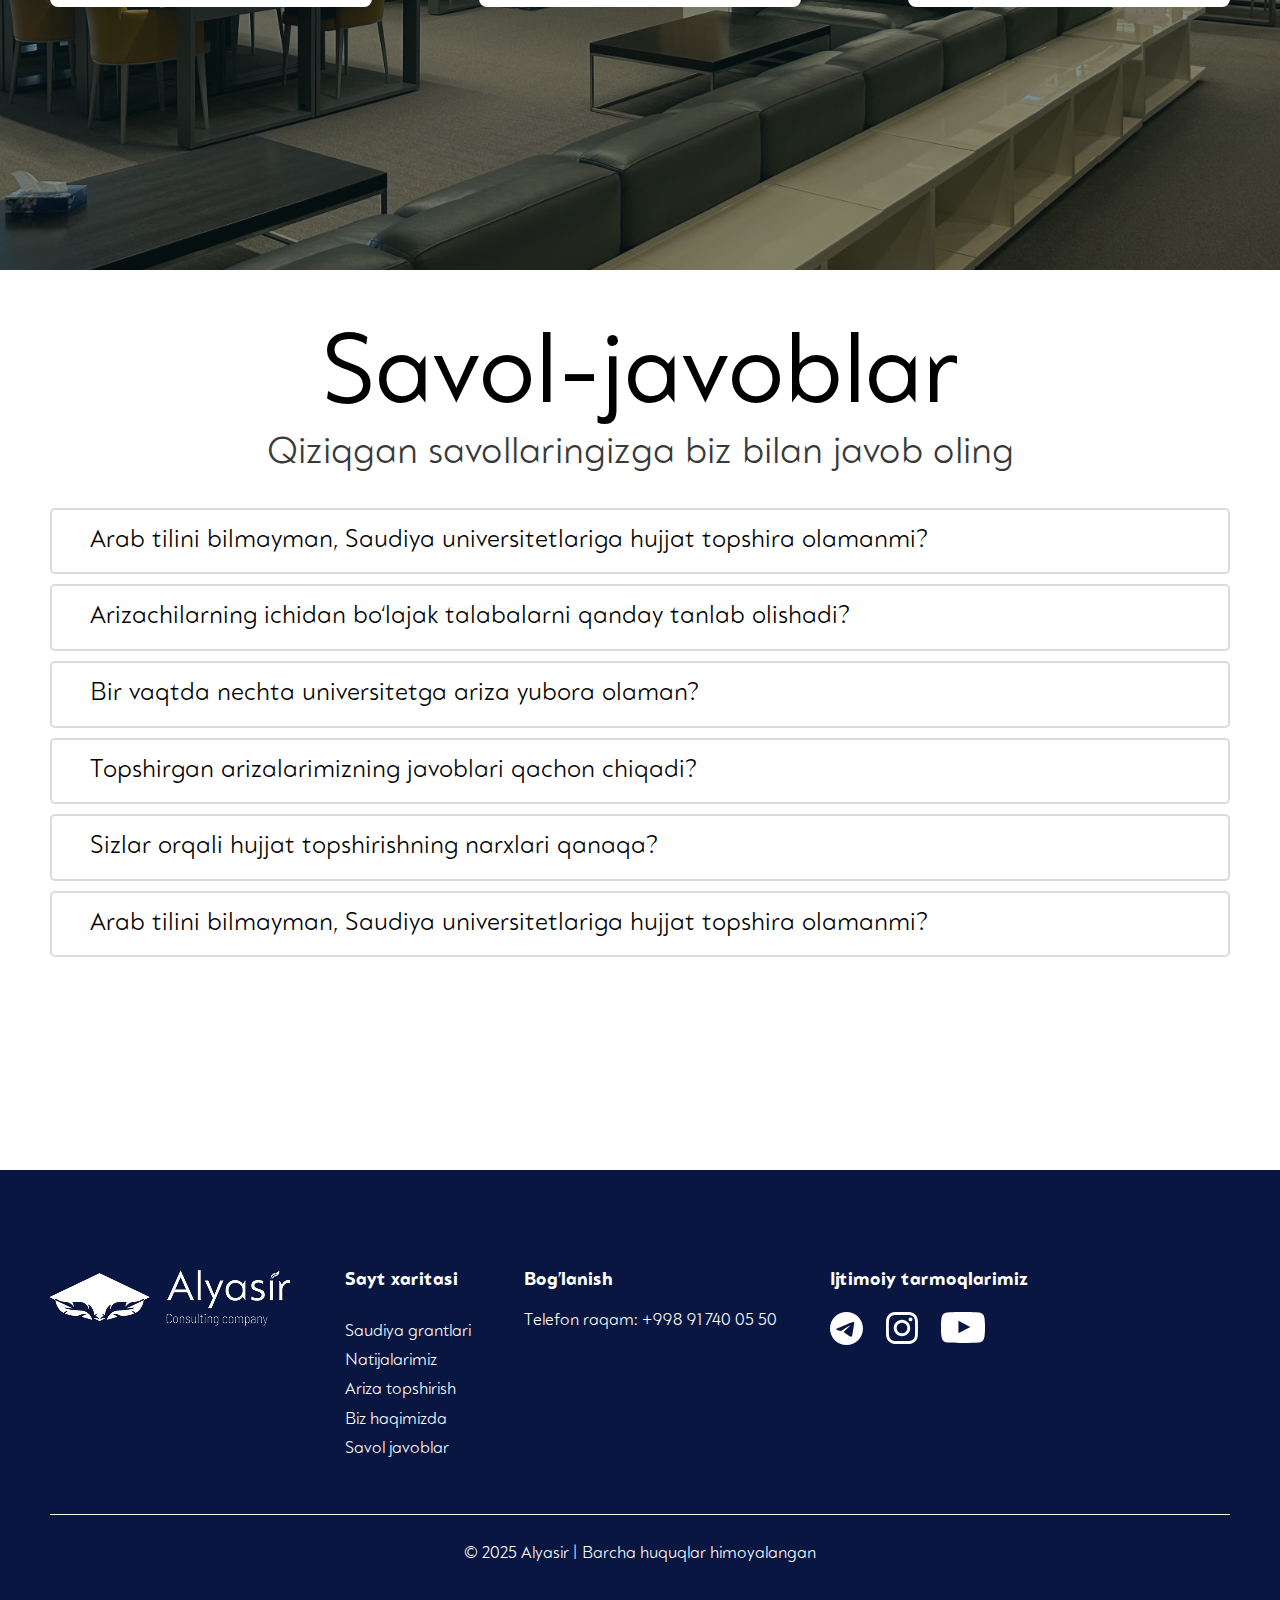
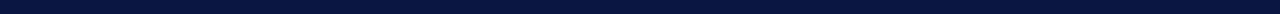
==== commit ea50018a: "Refactor code structure for improved readability and maintainability" ====
--- a/index.html
+++ b/index.html
@@ -26,33 +26,37 @@
         <nav class="header__nav">
           <ul class="nav__list">
             <li class="list__item">
-              <a href="#" class="list__link">Saudiyada ta'lim</a>
-            </li>
-            <li class="list__item">
-              <a href="#" class="list__link">Turkiyada ta'lim</a>
-            </li>
-            <li class="list__item">
-              <a href="#" class="list__link">Qabuli ochiq!</a>
+              <a href="#" class="list__link">Saudiya grantlari</a>
+            </li>
+            <li class="list__item">
+              <a href="https://t.me/alyasir_mijozlar_fikri" class="list__link"
+                >Natijalarimiz</a
+              >
+            </li>
+            <li class="list__item">
+              <a href="#" class="list__link">Ariza topshirish</a>
             </li>
             <li class="list__item">
               <a href="#" class="list__link">Biz haqimizda</a>
             </li>
             <li class="list__item">
-              <a href="./FAQ.html" class="list__link">Savol-javoblar</a>
+              <a href="#faqHero" class="list__link">Savol-javoblar</a>
             </li>
             <button class="btn header__btn btn__hover" id="btn">
-              <a href="#" class="header__btn__link">Biz bilan bog'lanin</a>
+              <a href="#" class="header__btn__link">Murojaat uchun</a>
             </button>
           </ul>
           <ul class="nav__list__2 none">
             <li class="list__item">
-              <a href="#" class="list__link">Saudiyada ta'lim</a>
-            </li>
-            <li class="list__item">
-              <a href="#" class="list__link">Turkiyada ta'lim</a>
-            </li>
-            <li class="list__item">
-              <a href="#" class="list__link">Qabuli ochiq!</a>
+              <a href="#" class="list__link">Saudiya grantlari</a>
+            </li>
+            <li class="list__item">
+              <a href="https://t.me/alyasir_mijozlar_fikri" class="list__link"
+                >Natijalarimiz</a
+              >
+            </li>
+            <li class="list__item">
+              <a href="#" class="list__link">Ariza topshirish</a>
             </li>
             <li class="list__item">
               <a href="#" class="list__link">Biz haqimizda</a>
@@ -63,7 +67,7 @@
             <a
               href="tel:+998917400550"
               class="header__btn__link btn header__btn"
-              >Biz bilan bog'laning</a
+              >Murojaat uchun</a
             >
           </ul>
         </nav>
@@ -74,7 +78,7 @@
         <a
           href="tel:+998917400550"
           class="header__btn__link btn header__btn block"
-          >Biz bilan bog'laning</a
+          >Murojaat uchun</a
         >
       </div>
     </header>
@@ -87,6 +91,133 @@
             Saudiya Arabistoni, Qatar, BAA va Turkiya davlat <br class="br" />
             grantlariga biz bilan ariza topshiring
           </h2>
+        </div>
+      </section>
+
+      <section class="grants">
+        <div class="grants__container container">
+          <h2 class="grants__title">Saudiya grantlari</h2>
+          <p class="grants__subtitle">
+            Xorijiy talabalar uchun grant ajratadigan dasturlar
+          </p>
+          <div class="grants__box">
+            <div class="grants__card">
+              <h4 class="grants__cards__title">Universitet granti</h4>
+              <p class="grants__card__subtitle">
+                Saudiya Arabistonida xorijiy talabalarga +grant ajratuvchi 25ta
+                universitet bor.  +Universitet yigit-qizlarga bakalavr,
+                magistratura va PhD darajasi uchun grantlar ajratadi. + +
+              </p>
+            </div>
+            <div class="grants__card">
+              <h4 class="grants__cards__title">Tayyorlov kursi</h4>
+              <p class="grants__card__subtitle">
+                Islomiy yo’nalishga ariza topshirib qabul +bo’lsangiz,
+                universitetlarning ikki yillik +arab tili kursini o’qiysiz.
+                Bakalavr imtiyolari +til kursida ham taqdim qilinadi.
+                Dunyoviy +yo’nalishlarda til kursi bo’lmaydi.  +
+              </p>
+            </div>
+            <div class="grants__card">
+              <h4 class="grants__cards__title">Malik Salmon</h4>
+              <p class="grants__card__subtitle">
+                Malik Salmon akademiyasi til o’rganish +istagidagilar uchun 8
+                oylik arab tili  +granti taqdim qiladi. Akademiyaga  +arab tilini
+                bilmasdan ham ariza +topshira olasiz. +
+              </p>
+            </div>
+          </div>
+        </div>
+      </section>
+
+      <section class="faq__hero" id="faqHero">
+        <div class="faq__hero__container container">
+          <h1 class="faq__hero__title">Savol-javoblar</h1>
+          <p class="faq__hero__subtitle">
+            Qiziqgan savollaringizga biz bilan javob oling
+          </p>
+          <div class="faq__hero__box">
+            <div class="faq__hero_box_q_1 u_class">
+              <p>
+                Arab tilini bilmayman, Saudiya universitetlariga hujjat topshira
+                olamanmi?
+              </p>
+            </div>
+            <div class="faq__hero__box__q__in__1 faq__none u_class">
+              <p>
+                Ha, topshira olasiz. Saudiya universitetlarining ko‘pida arab
+                tili kurslari bo‘lib, qabul qilingan talabalarga 2 yil davomida
+                arab tilini o‘rgatishadi. Til kursini bitirganlar universitet
+                fakultetlaridan birini tanlab o‘qishini davom etkaza oladi.
+              </p>
+            </div>
+            <div class="faq__hero_box_q_2 u_class">
+              <p>
+                Arizachilarning ichidan bo‘lajak talabalarni qanday tanlab
+                olishadi?
+              </p>
+            </div>
+            <div class="faq__hero__box__q__in__2 faq__none u_class">
+              <p>
+                Tashqi grant kvotalari cheklangan bo‘lganligi sabab, har bir
+                universitetning qabul komissiyasi hujjat topshirganlar ichidan
+                o‘zlari xohlaganlarini tanlab olishadi.
+              </p>
+            </div>
+            <div class="faq__hero_box_q_3 u_class">
+              <p>Bir vaqtda nechta universitetga ariza yubora olaman?</p>
+            </div>
+            <div class="faq__hero__box__q__in__3 faq__none u_class">
+              <p>5 tagacha universitetga ariza yubora olasiz.</p>
+            </div>
+            <div class="faq__hero_box_q_4 u_class">
+              <p>Topshirgan arizalarimizning javoblari qachon chiqadi?</p>
+            </div>
+            <div class="faq__hero__box__q__in__4 faq__none u_class">
+              <p>
+                Grantga ariza topshirganingizdan keyin javoblar eng kami 2
+                hafta-1 oy bo‘lib, eng oxiriga javoblar 5-6 oylarda chiqadi.
+                Ariza topshirganingizdan keyin uning holatini saytdan tekshirib
+                turishingiz mumkin.
+              </p>
+            </div>
+            <div class="faq__hero_box_q_5 u_class">
+              <p>Sizlar orqali hujjat topshirishning narxlari qanaqa?</p>
+            </div>
+            <div class="faq__hero__box__q__in__5 faq__none u_class">
+              <p>
+                Har bir universitet va akademiya uchun narxlar boshqa-boshqa
+                bo’ladi va narxni shaxsiyimizga yozib bilishingiz mumkin
+              </p>
+            </div>
+            <div class="faq__hero_box_q_6 u_class">
+              <p>
+                Arab tilini bilmayman, Saudiya universitetlariga hujjat topshira
+                olamanmi?
+              </p>
+            </div>
+            <div class="faq__hero__box__q__in__6 faq__none u_class">
+              <p>
+                Tashqi grant kvotalari cheklangan bo‘lganligi sabab, har bir
+                universitetning qabul komissiyasi hujjat topshirganlar ichidan
+                o‘zlari xohlaganlarini tanlab olishadi.
+              </p>
+            </div>
+          </div>
         </div>
       </section>
     </main>
@@ -107,7 +238,9 @@
                 <a href="" class="item__link">Saudiya grantlari</a>
               </li>
               <li class="item">
-                <a href="" class="item__link">Natijalarimiz</a>
+                <a href="https://t.me/alyasir_mijozlar_fikri" class="item__link"
+                  >Natijalarimiz</a
+                >
               </li>
               <li class="item">
                 <a href="" class="item__link">Ariza topshirish</a>
@@ -130,38 +263,40 @@
               </li>
             </ul>
             <ul class="social__list">
-              <li class="social__item">
-                <h5 class="item__title">Ijtimoiy tarmoqlarimiz</h5>
-              </li>
-              <li class="social__item">
-                <a href="" class="social__link"
-                  ><img
-                    src="./src/images/telegram-icon.svg"
-                    alt=""
-                    class="social__img"
-                /></a>
-              </li>
-              <li class="social__item">
-                <a href="" class="social__link"
-                  ><img
-                    src="./src/images/instagram-icon.svg"
-                    alt=""
-                    class="social__img"
-                /></a>
-              </li>
-              <li class="social__item">
-                <a href="" class="social__link"
-                  ><img
-                    src="./src/images/youtube-icon.svg"
-                    alt=""
-                    class="social__img"
-                /></a>
-              </li>
+              <li><h5 class="item__title">Ijtimoiy tarmoqlarimiz</h5></li>
+              <ul>
+                <li class="social__item">
+                  <a href="" class="social__link"
+                    ><img
+                      src="./src/images/telegram-icon.svg"
+                      alt=""
+                      class="social__img"
+                  /></a>
+                </li>
+                <li class="social__item">
+                  <a href="" class="social__link"
+                    ><img
+                      src="./src/images/instagram-icon.svg"
+                      alt=""
+                      class="social__img"
+                  /></a>
+                </li>
+                <li class="social__item">
+                  <a href="" class="social__link"
+                    ><img
+                      src="./src/images/youtube-icon.svg"
+                      alt=""
+                      class="social__img"
+                  /></a>
+                </li>
+              </ul>
             </ul>
           </div>
         </div>
-        <p>© 2025 Alyasir | Barcha huquqlar himoyalangan</p>
         <div class="divider"></div>
+        <p class="Alyasi-huquq">
+          © 2025 Alyasir | Barcha huquqlar himoyalangan
+        </p>
       </div>
     </footer>
     <script src="./js/app.js"></script>
--- a/styles/style.min.css
+++ b/styles/style.min.css
@@ -1 +1 @@
-/*! normalize.css v8.0.1 | MIT License | github.com/necolas/normalize.css */html{line-height:1.15;-webkit-text-size-adjust:100%}body{margin:0}main{display:block}h1{font-size:2em;margin:.67em 0}hr{-webkit-box-sizing:content-box;box-sizing:content-box;height:0;overflow:visible}pre{font-family:monospace,monospace;font-size:1em}a{background-color:rgba(0,0,0,0)}abbr[title]{border-bottom:none;text-decoration:underline;-webkit-text-decoration:underline dotted;text-decoration:underline dotted}b,strong{font-weight:bolder}code,kbd,samp{font-family:monospace,monospace;font-size:1em}small{font-size:80%}sub,sup{font-size:75%;line-height:0;position:relative;vertical-align:baseline}sub{bottom:-0.25em}sup{top:-0.5em}img{border-style:none}button,input,optgroup,select,textarea{font-family:inherit;font-size:100%;line-height:1.15;margin:0}button,input{overflow:visible}button,select{text-transform:none}button,[type=button],[type=reset],[type=submit]{-webkit-appearance:button}button::-moz-focus-inner,[type=button]::-moz-focus-inner,[type=reset]::-moz-focus-inner,[type=submit]::-moz-focus-inner{border-style:none;padding:0}button:-moz-focusring,[type=button]:-moz-focusring,[type=reset]:-moz-focusring,[type=submit]:-moz-focusring{outline:1px dotted ButtonText}fieldset{padding:.35em .75em .625em}legend{-webkit-box-sizing:border-box;box-sizing:border-box;color:inherit;display:table;max-width:100%;padding:0;white-space:normal}progress{vertical-align:baseline}textarea{overflow:auto}[type=checkbox],[type=radio]{-webkit-box-sizing:border-box;box-sizing:border-box;padding:0}[type=number]::-webkit-inner-spin-button,[type=number]::-webkit-outer-spin-button{height:auto}[type=search]{-webkit-appearance:textfield;outline-offset:-2px}[type=search]::-webkit-search-decoration{-webkit-appearance:none}::-webkit-file-upload-button{-webkit-appearance:button;font:inherit}details{display:block}summary{display:list-item}template{display:none}[hidden]{display:none}*,*::after,*::before{margin:0;padding:0;-webkit-box-sizing:border-box;box-sizing:border-box}*:focus{outline:2px solid #0a1640;outline-offset:4px}html{height:100%;font-size:62.5%;scroll-behavior:smooth}ul,ol{list-style:none}a{display:inline-block;text-decoration:none}img{-o-object-fit:cover;object-fit:cover;display:-webkit-box;display:-ms-flexbox;display:flex}body{display:-webkit-box;display:-ms-flexbox;display:flex;-webkit-box-orient:vertical;-webkit-box-direction:normal;-ms-flex-direction:column;flex-direction:column;height:100%;font-family:"Grava";font-weight:300}main{-webkit-box-flex:1;-ms-flex-positive:1;flex-grow:1}.active{color:#fed049}.container{width:100%;max-width:1400px;margin-left:auto;margin-right:auto;padding-left:50px;padding-right:50px}@media screen and (max-width: 1150px){.container{padding-left:30px;padding-right:30px}}@font-face{font-display:swap;font-family:"Grava";font-style:normal;font-weight:300;src:url("../src/fonts/Grava Display Light.woff2") format("woff2")}@font-face{font-display:swap;font-family:"Grava";font-style:normal;font-weight:400;src:url("../src/fonts/Grava Display Normal.woff2") format("woff2")}@font-face{font-display:swap;font-family:"Grava";font-style:normal;font-weight:500;src:url("../src/fonts/Grava Display Medium.woff2") format("woff2")}@font-face{font-display:swap;font-family:"Grava";font-style:normal;font-weight:500;src:url("../src/fonts/Grava Display Medium.woff2") format("woff2")}@font-face{font-display:swap;font-family:"Grava";font-style:normal;font-weight:600;src:url("../src/fonts/Grava Display Semi Bold.woff2") format("woff2")}@font-face{font-display:swap;font-family:"Grava";font-style:normal;font-weight:700;src:url("../src/fonts/Grava Display Bold.woff2") format("woff2")}.btn{background-color:#fed049;border:none;padding:1rem 1.5rem 1.2rem 1.4rem;border-radius:100px}.burger-checkbox{position:absolute;visibility:hidden}.burger{cursor:pointer;display:block;position:relative;border:none;background:rgba(0,0,0,0);width:40px;height:26px;margin:30px auto}.burger::before,.burger::after{content:"";left:0;position:absolute;display:block;width:100%;height:4px;border-radius:10px;background:#fed049}.burger::before{top:0;-webkit-box-shadow:0 11px 0 #fed049;box-shadow:0 11px 0 #fed049;-webkit-transition:top .3s .15s,-webkit-box-shadow .3s .15s,-webkit-transform .3s;transition:top .3s .15s,-webkit-box-shadow .3s .15s,-webkit-transform .3s;transition:box-shadow .3s .15s,top .3s .15s,transform .3s;transition:box-shadow .3s .15s,top .3s .15s,transform .3s,-webkit-box-shadow .3s .15s,-webkit-transform .3s}.burger::after{bottom:0;-webkit-transition:bottom .3s .15s,-webkit-transform .3s;transition:bottom .3s .15s,-webkit-transform .3s;transition:bottom .3s .15s,transform .3s;transition:bottom .3s .15s,transform .3s,-webkit-transform .3s}.burger-checkbox:checked+.burger::before{top:11px;-webkit-transform:rotate(45deg);transform:rotate(45deg);-webkit-box-shadow:0 6px 0 rgba(0,0,0,0);box-shadow:0 6px 0 rgba(0,0,0,0);-webkit-transition:top .3s,-webkit-box-shadow .15s,-webkit-transform .3s .15s;transition:top .3s,-webkit-box-shadow .15s,-webkit-transform .3s .15s;transition:box-shadow .15s,top .3s,transform .3s .15s;transition:box-shadow .15s,top .3s,transform .3s .15s,-webkit-box-shadow .15s,-webkit-transform .3s .15s}.burger-checkbox:checked+.burger::after{bottom:11px;-webkit-transform:rotate(-45deg);transform:rotate(-45deg);-webkit-transition:bottom .3s,-webkit-transform .3s .15s;transition:bottom .3s,-webkit-transform .3s .15s;transition:bottom .3s,transform .3s .15s;transition:bottom .3s,transform .3s .15s,-webkit-transform .3s .15s}.header{background-color:#0a1640}.header__container{display:-webkit-box;display:-ms-flexbox;display:flex;-webkit-box-pack:justify;-ms-flex-pack:justify;justify-content:space-between;-webkit-box-align:center;-ms-flex-align:center;align-items:center}.nav__list{display:-webkit-box;display:-ms-flexbox;display:flex;gap:3rem}.list__link{font-size:2rem;font-weight:400;color:#fff}.list__link:hover{color:#fed049}.header__btn{cursor:pointer}.none{display:none}.header__btn__link{font-weight:400;font-size:1.5rem;color:#333}.btn__hover{display:none}.header_menu{display:none}.nav__list__2{display:none}@media screen and (max-width: 1150px){.nav{position:relative}.header_menu{display:-webkit-box;display:-ms-flexbox;display:flex;background-color:rgba(0,0,0,0);border:none}.nav__list{display:none}.nav__list__2{width:30%;height:100%;position:absolute;padding-top:100px;padding-bottom:100px;padding-left:30px;padding-right:30px;top:0;left:0;-webkit-box-orient:vertical;-webkit-box-direction:normal;-ms-flex-direction:column;flex-direction:column;display:-webkit-box;display:-ms-flexbox;display:flex;flex-direction:column;gap:1.5rem;background-color:#0a1640}.none{display:none}.block{display:none}.btn__hover{width:100%;display:block}.header__btn__link{font-size:1.5rem}}@media screen and (max-width: 735px){.nav__list__2{width:50%}.list__link{font-size:1.5rem}.header__btn{font-size:1.4rem}}.footer{background-color:#0a1640}.footer__container{padding-top:10rem;padding-bottom:10.1rem}.footer__box{display:-webkit-box;display:-ms-flexbox;display:flex;gap:5.5rem}.footer__box__container{display:-webkit-box;display:-ms-flexbox;display:flex;-webkit-box-pack:justify;-ms-flex-pack:justify;justify-content:space-between;gap:5.3rem}.container__list{display:-webkit-box;display:-ms-flexbox;display:flex;-webkit-box-orient:vertical;-webkit-box-direction:normal;-ms-flex-direction:column;flex-direction:column;gap:1.1rem}.item__title{margin-bottom:2.1rem;font-weight:500;font-size:1.8rem;color:#fff;font-family:"Grava",Arial,Helvetica,sans-serif}.hero{background-image:-webkit-gradient(linear, left top, left bottom, from(rgba(8, 29, 31, 0.7)), to(rgba(8, 29, 31, 0.7))),url("../src/images/alyasir-photo.png");background-image:linear-gradient(rgba(8, 29, 31, 0.7), rgba(8, 29, 31, 0.7)),url("../src/images/alyasir-photo.png");background-repeat:no-repeat;background-position:center;background-size:cover;height:100%;padding-bottom:250px}.hero__container{display:-webkit-box;display:-ms-flexbox;display:flex;-webkit-box-pack:center;-ms-flex-pack:center;justify-content:center}.hero__title{width:100%;font-size:4.8rem;font-weight:300;text-align:center;color:#fff;line-height:70px;margin-top:30rem}@media screen and (max-width: 1050px){.hero{background-position:center left -779px;background-size:300%}.hero__title{width:100%;max-width:550px;font-size:3.8rem;line-height:55px}.br{display:none}}@media screen and (max-width: 500px){.hero{background-position:center left -535px;background-size:350%}.hero__title{font-size:2.8rem;line-height:40px}}.active{color:#fed049}.faq__hero{padding-bottom:10rem}.faq__hero__container{display:-webkit-box;display:-ms-flexbox;display:flex;-webkit-box-orient:vertical;-webkit-box-direction:normal;-ms-flex-direction:column;flex-direction:column;-webkit-box-pack:center;-ms-flex-pack:center;justify-content:center;-webkit-box-align:center;-ms-flex-align:center;align-items:center}.faq__hero__title{font-size:9.6rem;font-weight:400;margin-top:5.2rem;margin-bottom:2px}.faq__hero__subtitle{font-weight:300;font-size:3.6rem;color:#393939}.faq__hero__box{width:100%;margin-top:3.2rem;display:-webkit-box;display:-ms-flexbox;display:flex;-webkit-box-orient:vertical;-webkit-box-direction:normal;-ms-flex-direction:column;flex-direction:column;gap:1rem}.faq__none{display:none}.u_class{border:2px solid #dcdcdc;padding-top:1.8rem;padding-bottom:1.7rem;padding-left:3.8rem;padding-right:3.8rem;border-radius:5px}.u_class p{font-size:2.4rem;font-weight:300}@media screen and (max-width: 1150px){.faq__hero__title{font-size:8.6rem}}@media screen and (max-width: 500px){.faq__hero__title{font-size:4.6rem;margin-bottom:1rem}.faq__hero__subtitle{font-size:2.6rem;text-align:center}.faq__hero__box p{font-size:1.7rem}}body{-webkit-box-sizing:border-box;box-sizing:border-box}/*# sourceMappingURL=style.min.css.map */+/*! normalize.css v8.0.1 | MIT License | github.com/necolas/normalize.css */html{line-height:1.15;-webkit-text-size-adjust:100%}body{margin:0}main{display:block}h1{font-size:2em;margin:.67em 0}hr{-webkit-box-sizing:content-box;box-sizing:content-box;height:0;overflow:visible}pre{font-family:monospace,monospace;font-size:1em}a{background-color:rgba(0,0,0,0)}abbr[title]{border-bottom:none;text-decoration:underline;-webkit-text-decoration:underline dotted;text-decoration:underline dotted}b,strong{font-weight:bolder}code,kbd,samp{font-family:monospace,monospace;font-size:1em}small{font-size:80%}sub,sup{font-size:75%;line-height:0;position:relative;vertical-align:baseline}sub{bottom:-0.25em}sup{top:-0.5em}img{border-style:none}button,input,optgroup,select,textarea{font-family:inherit;font-size:100%;line-height:1.15;margin:0}button,input{overflow:visible}button,select{text-transform:none}button,[type=button],[type=reset],[type=submit]{-webkit-appearance:button}button::-moz-focus-inner,[type=button]::-moz-focus-inner,[type=reset]::-moz-focus-inner,[type=submit]::-moz-focus-inner{border-style:none;padding:0}button:-moz-focusring,[type=button]:-moz-focusring,[type=reset]:-moz-focusring,[type=submit]:-moz-focusring{outline:1px dotted ButtonText}fieldset{padding:.35em .75em .625em}legend{-webkit-box-sizing:border-box;box-sizing:border-box;color:inherit;display:table;max-width:100%;padding:0;white-space:normal}progress{vertical-align:baseline}textarea{overflow:auto}[type=checkbox],[type=radio]{-webkit-box-sizing:border-box;box-sizing:border-box;padding:0}[type=number]::-webkit-inner-spin-button,[type=number]::-webkit-outer-spin-button{height:auto}[type=search]{-webkit-appearance:textfield;outline-offset:-2px}[type=search]::-webkit-search-decoration{-webkit-appearance:none}::-webkit-file-upload-button{-webkit-appearance:button;font:inherit}details{display:block}summary{display:list-item}template{display:none}[hidden]{display:none}*,*::after,*::before{margin:0;padding:0;-webkit-box-sizing:border-box;box-sizing:border-box}*:focus{outline:2px solid #0a1642;outline-offset:4px}html{height:100%;font-size:62.5%;scroll-behavior:smooth}ul,ol{list-style:none}a{display:inline-block;text-decoration:none}img{-o-object-fit:cover;object-fit:cover;display:-webkit-box;display:-ms-flexbox;display:flex}body{display:-webkit-box;display:-ms-flexbox;display:flex;-webkit-box-orient:vertical;-webkit-box-direction:normal;-ms-flex-direction:column;flex-direction:column;height:100%;font-family:"Grava";font-weight:300}main{-webkit-box-flex:1;-ms-flex-positive:1;flex-grow:1}.active{color:#fed049}section{height:100vh;scroll-snap-align:start}.container{width:100%;max-width:1400px;margin-left:auto;margin-right:auto;padding-left:50px;padding-right:50px}@media screen and (max-width: 1150px){.container{padding-left:30px;padding-right:30px}}@font-face{font-display:swap;font-family:"Grava";font-style:normal;font-weight:300;src:url("../src/fonts/Grava Display Light.woff2") format("woff2")}@font-face{font-display:swap;font-family:"Grava";font-style:normal;font-weight:400;src:url("../src/fonts/Grava Display Normal.woff2") format("woff2")}@font-face{font-display:swap;font-family:"Grava";font-style:normal;font-weight:500;src:url("../src/fonts/Grava Display Medium.woff2") format("woff2")}@font-face{font-display:swap;font-family:"Grava";font-style:normal;font-weight:600;src:url("../src/fonts/Grava Display Semi Bold.woff2") format("woff2")}@font-face{font-display:swap;font-family:"Grava";font-style:normal;font-weight:700;src:url("../src/fonts/Grava Display Bold.woff2") format("woff2")}.btn{background-color:#fed049;border:none;padding:1rem 1.5rem 1.2rem 1.4rem;border-radius:100px}.burger-checkbox{position:absolute;visibility:hidden}.burger{cursor:pointer;display:block;position:relative;border:none;background:rgba(0,0,0,0);width:40px;height:26px;margin:30px auto}.burger::before,.burger::after{content:"";left:0;position:absolute;display:block;width:100%;height:4px;border-radius:10px;background:#fed049}.burger::before{top:0;-webkit-box-shadow:0 11px 0 #fed049;box-shadow:0 11px 0 #fed049;-webkit-transition:top .3s .15s,-webkit-box-shadow .3s .15s,-webkit-transform .3s;transition:top .3s .15s,-webkit-box-shadow .3s .15s,-webkit-transform .3s;transition:box-shadow .3s .15s,top .3s .15s,transform .3s;transition:box-shadow .3s .15s,top .3s .15s,transform .3s,-webkit-box-shadow .3s .15s,-webkit-transform .3s}.burger::after{bottom:0;-webkit-transition:bottom .3s .15s,-webkit-transform .3s;transition:bottom .3s .15s,-webkit-transform .3s;transition:bottom .3s .15s,transform .3s;transition:bottom .3s .15s,transform .3s,-webkit-transform .3s}.header{background-color:#0a1642}.header__container{display:-webkit-box;display:-ms-flexbox;display:flex;-webkit-box-pack:justify;-ms-flex-pack:justify;justify-content:space-between;-webkit-box-align:center;-ms-flex-align:center;align-items:center}.nav__list{display:-webkit-box;display:-ms-flexbox;display:flex;gap:3rem}.list__link{font-size:2rem;font-weight:400;color:#fff}.list__link:hover{color:#fed049}.header__btn{cursor:pointer}.none{display:none}.header__btn__link{font-weight:500;font-size:1.8rem;color:#333}.btn__hover{display:none}.header_menu{display:none}.nav__list__2{display:none}@media screen and (max-width: 1150px){.nav{position:relative}.header_menu{display:-webkit-box;display:-ms-flexbox;display:flex;background-color:rgba(0,0,0,0);border:none}.nav__list{display:none}.nav__list__2{width:30%;height:100%;position:absolute;padding-top:100px;padding-bottom:100px;padding-left:30px;padding-right:30px;top:0;left:0;-webkit-box-orient:vertical;-webkit-box-direction:normal;-ms-flex-direction:column;flex-direction:column;display:-webkit-box;display:-ms-flexbox;display:flex;flex-direction:column;gap:1.5rem;background-color:#0a1642}.none{display:none}.block{display:none}.btn__hover{width:100%;display:block}.header__btn__link{font-size:1.5rem}}@media screen and (max-width: 735px){.nav__list__2{width:50%}.list__link{font-size:1.5rem}.header__btn{font-size:1.4rem}}.footer{background-color:#0a1642}.footer__container{display:-webkit-box;display:-ms-flexbox;display:flex;-webkit-box-orient:vertical;-webkit-box-direction:normal;-ms-flex-direction:column;flex-direction:column;padding-top:10rem;padding-bottom:5.1rem}.footer__box{display:-webkit-box;display:-ms-flexbox;display:flex;gap:5.5rem}.footer__box__container{display:-webkit-box;display:-ms-flexbox;display:flex;-webkit-box-pack:justify;-ms-flex-pack:justify;justify-content:space-between;gap:5.3rem}.container__list{display:-webkit-box;display:-ms-flexbox;display:flex;-webkit-box-orient:vertical;-webkit-box-direction:normal;-ms-flex-direction:column;flex-direction:column;gap:1.1rem}.item__title{margin-bottom:2.1rem;font-size:1.8rem;color:#fff;font-family:"Grava",Arial,Helvetica,sans-serif}.item__link{color:#fff;font-size:1.6rem}.box__list__item__link{color:#fff;font-size:1.6rem}.social__list ul{display:-webkit-box;display:-ms-flexbox;display:flex;gap:2.3rem}.divider{width:100%;height:1px;max-width:1430px;background-color:#fff;margin-top:5.5rem;margin-bottom:3rem}.Alyasi-huquq{margin-left:auto;margin-right:auto;color:#fff;font-size:1.6rem}@media screen and (max-width: 500px){.footer__box{-webkit-box-orient:vertical;-webkit-box-direction:normal;-ms-flex-direction:column;flex-direction:column;-webkit-box-pack:center;-ms-flex-pack:center;justify-content:center;-webkit-box-align:center;-ms-flex-align:center;align-items:center}.footer__box__container{-webkit-box-orient:vertical;-webkit-box-direction:normal;-ms-flex-direction:column;flex-direction:column;-webkit-box-pack:center;-ms-flex-pack:center;justify-content:center;-webkit-box-align:center;-ms-flex-align:center;align-items:center}}.hero{background-image:-webkit-gradient(linear, left top, left bottom, from(rgba(8, 29, 31, 0.7)), to(rgba(8, 29, 31, 0.7))),url("../src/images/alyasir-photo.png");background-image:linear-gradient(rgba(8, 29, 31, 0.7), rgba(8, 29, 31, 0.7)),url("../src/images/alyasir-photo.png");background-repeat:no-repeat;background-position:center;background-size:cover;padding-bottom:250px}.hero__container{display:-webkit-box;display:-ms-flexbox;display:flex;-webkit-box-pack:center;-ms-flex-pack:center;justify-content:center}.hero__title{width:100%;font-size:4.8rem;font-weight:300;text-align:center;color:#fff;line-height:70px;margin-top:30rem}@media screen and (max-width: 1050px){.hero{background-position:center left -779px;background-size:300%}.hero__title{width:100%;max-width:550px;font-size:3.8rem;line-height:55px}.br{display:none}}@media screen and (max-width: 500px){.hero{background-position:center left -535px;background-size:350%}.hero__title{font-size:2.8rem;line-height:40px}}.active{color:#fed049}.faq__hero{padding-bottom:10rem}.faq__hero__container{display:-webkit-box;display:-ms-flexbox;display:flex;-webkit-box-orient:vertical;-webkit-box-direction:normal;-ms-flex-direction:column;flex-direction:column;-webkit-box-pack:center;-ms-flex-pack:center;justify-content:center;-webkit-box-align:center;-ms-flex-align:center;align-items:center}.faq__hero__title{font-size:9.6rem;font-weight:400;margin-top:5.2rem;margin-bottom:2px}.faq__hero__subtitle{font-weight:300;font-size:3.6rem;color:#393939}.faq__hero__box{width:100%;margin-top:3.2rem;display:-webkit-box;display:-ms-flexbox;display:flex;-webkit-box-orient:vertical;-webkit-box-direction:normal;-ms-flex-direction:column;flex-direction:column;gap:1rem}.faq__none{display:none}.u_class{border:2px solid #dcdcdc;padding-top:1.8rem;padding-bottom:1.7rem;padding-left:3.8rem;padding-right:3.8rem;border-radius:5px}.u_class p{font-size:2.4rem;font-weight:300}@media screen and (max-width: 1150px){.faq__hero__title{font-size:8.6rem}}@media screen and (max-width: 500px){.faq__hero__title{font-size:4.6rem;margin-bottom:1rem}.faq__hero__subtitle{font-size:2.6rem;text-align:center}.faq__hero__box p{font-size:1.7rem}}.grants{height:100vh;padding-top:5rem;padding-bottom:44rem;background-image:-webkit-gradient(linear, left top, left bottom, from(rgba(8, 29, 31, 0.5)), to(rgba(8, 29, 31, 0.5))),url("../src/images/grants-image.JPG");background-image:linear-gradient(rgba(8, 29, 31, 0.5), rgba(8, 29, 31, 0.5)),url("../src/images/grants-image.JPG");background-position:center;background-repeat:no-repeat;background-size:cover}.grants__container{display:-webkit-box;display:-ms-flexbox;display:flex;-webkit-box-orient:vertical;-webkit-box-direction:normal;-ms-flex-direction:column;flex-direction:column;-webkit-box-align:center;-ms-flex-align:center;align-items:center}.grants__title{font-weight:600;font-size:9.6rem;color:#fff;margin-bottom:5px}.grants__subtitle{font-weight:300;font-size:2.8rem;color:#fff}.grants__box{margin-top:7.4rem;display:-webkit-box;display:-ms-flexbox;display:flex;gap:10.7rem}.grants__card{width:100%;max-width:383px;background-color:#fff;display:-webkit-box;display:-ms-flexbox;display:flex;-webkit-box-orient:vertical;-webkit-box-direction:normal;-ms-flex-direction:column;flex-direction:column;-webkit-box-align:center;-ms-flex-align:center;align-items:center;padding:4rem 1.8rem 8.1rem 1.9rem;border-radius:8px}.grants__cards__title{font-weight:600;font-size:3rem;line-height:100%;letter-spacing:1%;color:#292929}.grants__card__subtitle{margin-top:2.5rem;font-size:1.8rem;font-weight:400;text-align:center;line-height:150%;color:#636363}@media screen and (max-width: 1150px){.grants__title{font-size:8rem}}@media screen and (max-width: 500px){.grants{margin-bottom:100rem;background-size:cover}.grants__title{font-size:5rem;margin-bottom:2rem}.grants__subtitle{text-align:center}.grants__box{-webkit-box-orient:vertical;-webkit-box-direction:normal;-ms-flex-direction:column;flex-direction:column;gap:5rem}}body{-webkit-box-sizing:border-box;box-sizing:border-box}/*# sourceMappingURL=style.min.css.map */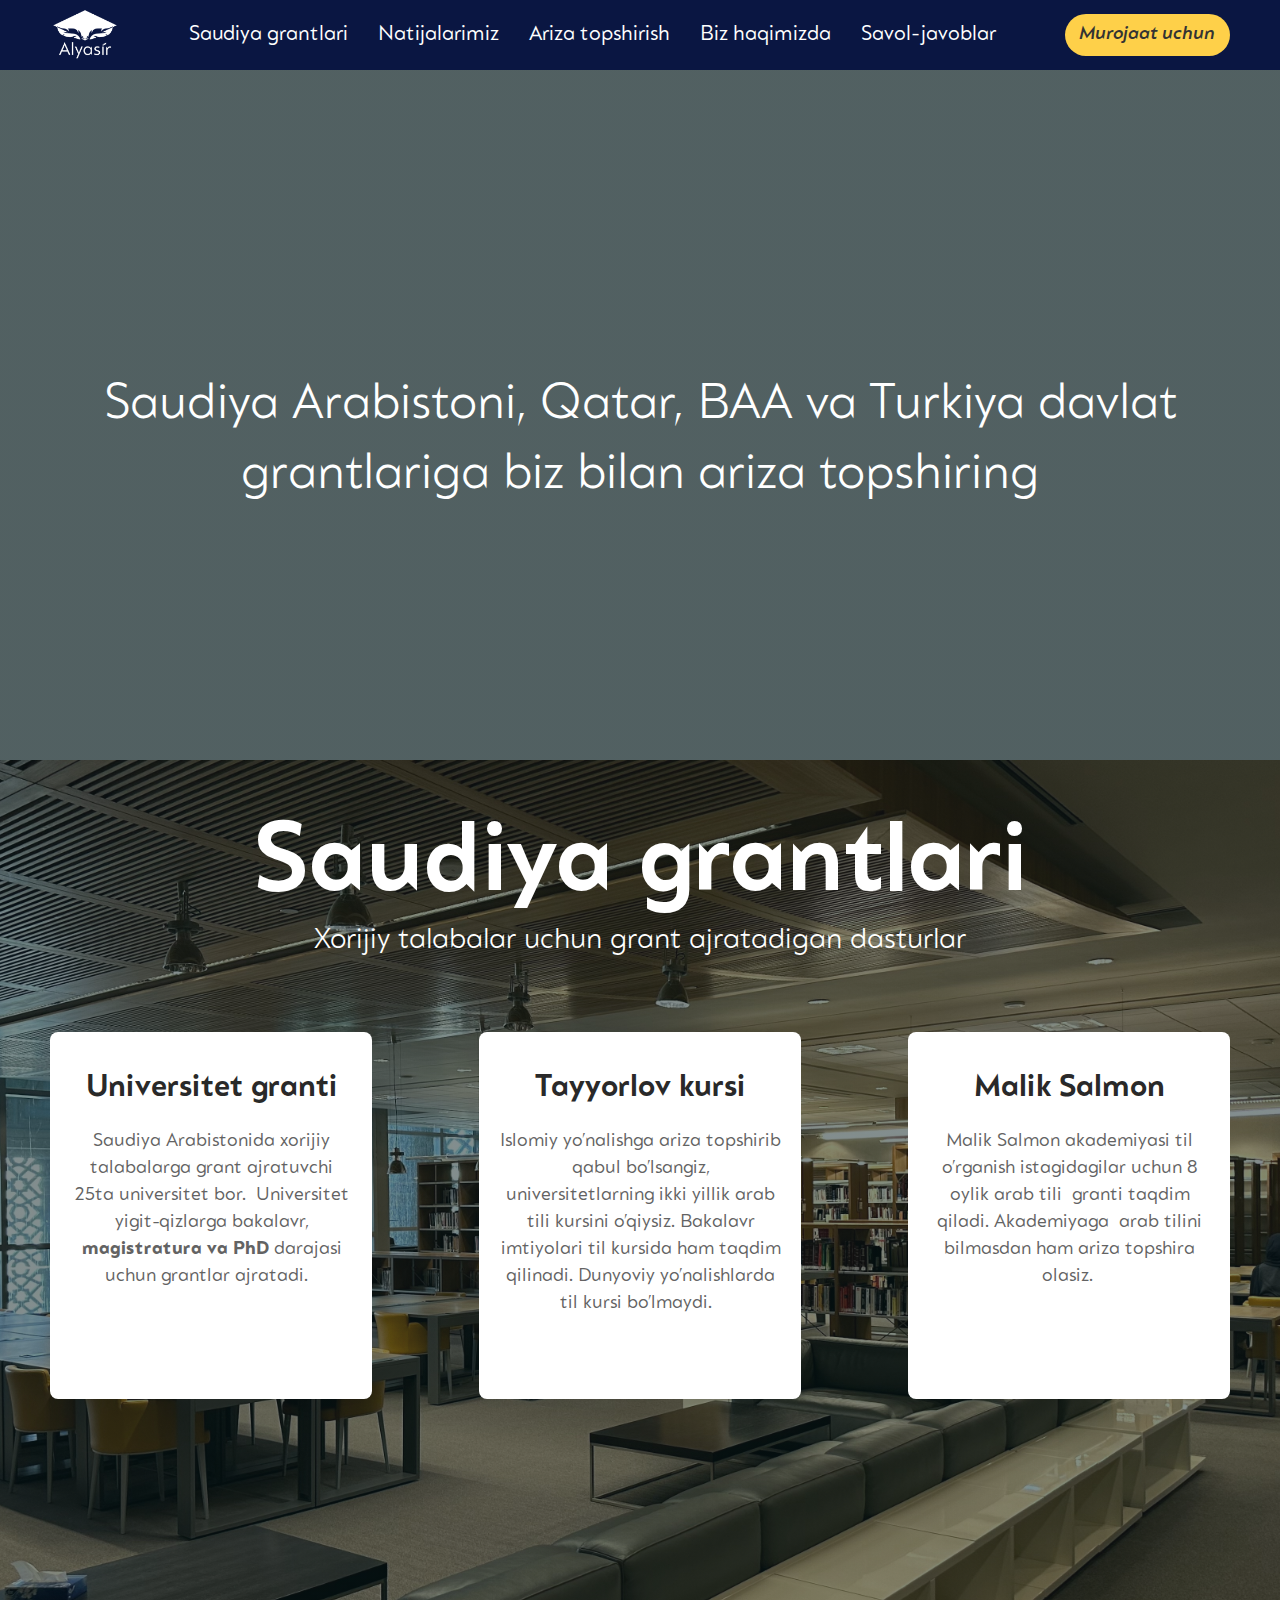
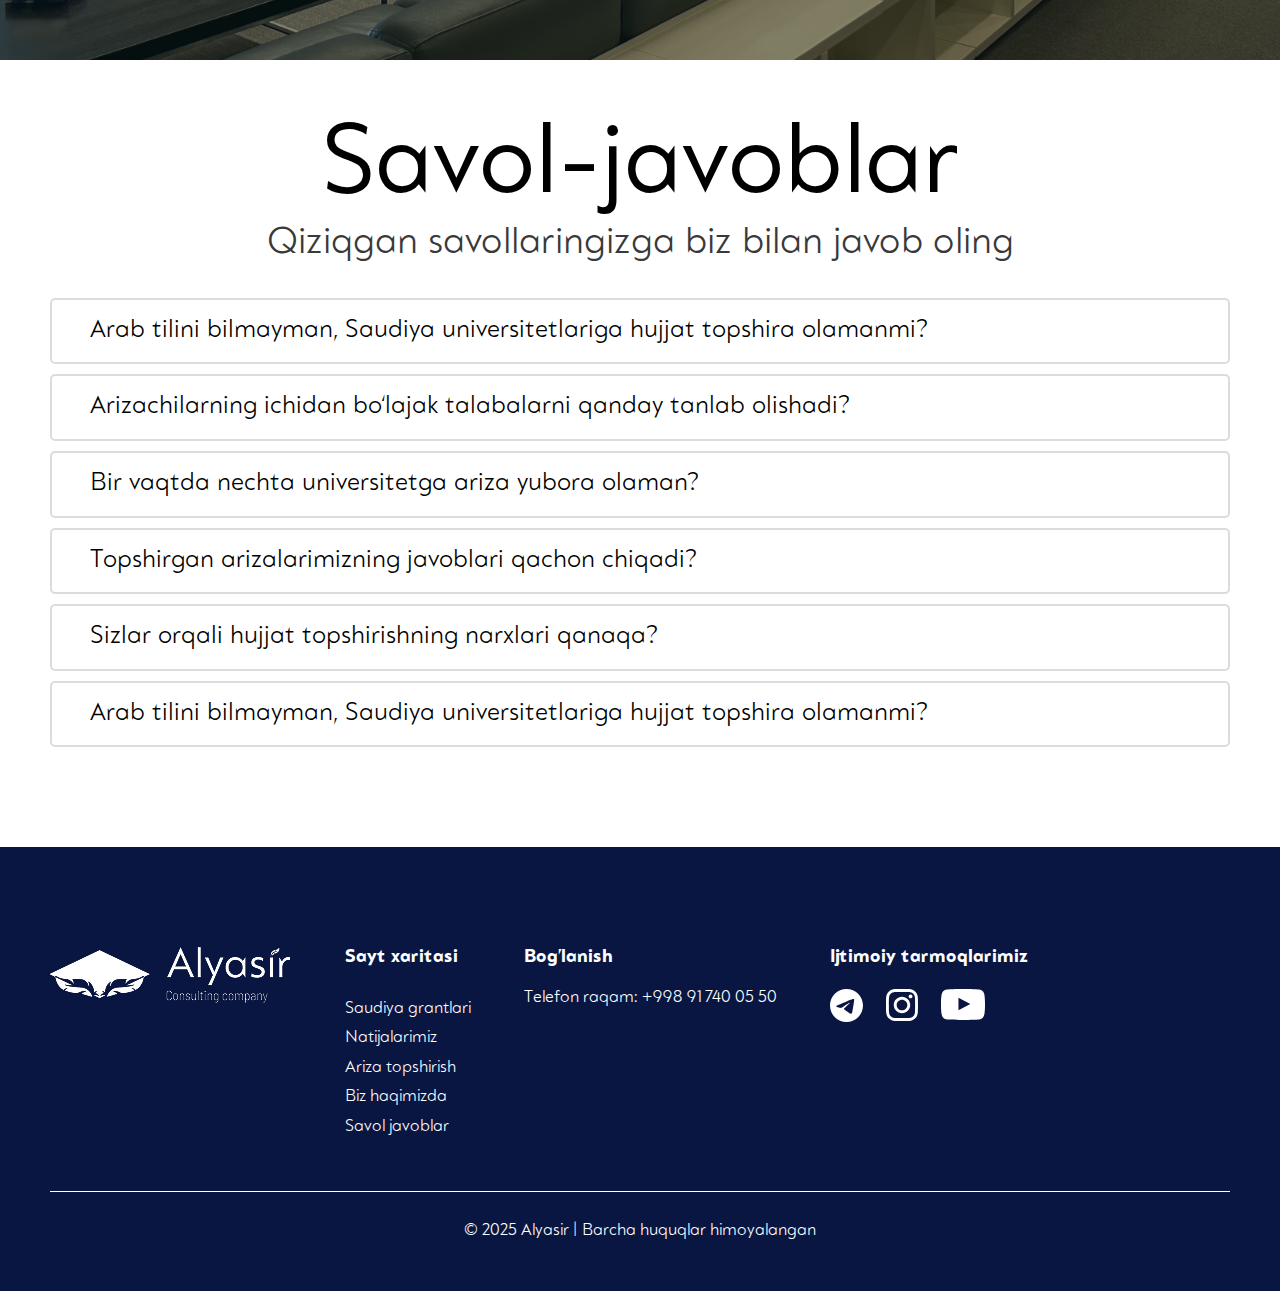
==== commit 094623c3: "Update style.min.css.map to reflect changes in source files and mappings" ====
--- a/index.html
+++ b/index.html
@@ -62,7 +62,7 @@
               <a href="#" class="list__link">Biz haqimizda</a>
             </li>
             <li class="list__item">
-              <a href="./FAQ.html" class="list__link">Savol-javoblar</a>
+              <a href="#faqHero" class="list__link">Savol-javoblar</a>
             </li>
             <a
               href="tel:+998917400550"
@@ -107,8 +107,10 @@
                 Saudiya Arabistonida xorijiy talabalarga  grant ajratuvchi 25ta
                 universitet bor.  -Universitet yigit-qizlarga bakalavr,
-                magistratura va PhD darajasi uchun grantlar ajratadi. +Universitet yigit-qizlarga
+                <span class="grants__bold">bakalavr</span>,
+                <span class="gransts__bold">magistratura va PhD</span>
+                darajasi uchun grantlar ajratadi.    
               </p>
@@ -118,8 +120,11 @@
               <p class="grants__card__subtitle">
                 Islomiy yo’nalishga ariza topshirib qabul  bo’lsangiz,
-                universitetlarning ikki yillik -arab tili kursini o’qiysiz.
+                universitetlarning
+                <span class="grants__bold"
+                  >ikki yillik +arab tili kursini o’qiysiz.</span
+                >
                 Bakalavr imtiyolari  til kursida ham taqdim qilinadi.
                 Dunyoviy @@ -134,8 +139,11 @@
 istagidagilar uchun 8
                 oylik arab tili   granti taqdim qiladi. Akademiyaga  -arab tilini
-                bilmasdan ham ariza +<span
+                  class="grants__bold"
+                  >arab tilini bilmasdan</span
+                >
+                ham ariza  topshira olasiz.  
               </p>
--- a/styles/style.min.css
+++ b/styles/style.min.css
@@ -1 +1 @@
-/*! normalize.css v8.0.1 | MIT License | github.com/necolas/normalize.css */html{line-height:1.15;-webkit-text-size-adjust:100%}body{margin:0}main{display:block}h1{font-size:2em;margin:.67em 0}hr{-webkit-box-sizing:content-box;box-sizing:content-box;height:0;overflow:visible}pre{font-family:monospace,monospace;font-size:1em}a{background-color:rgba(0,0,0,0)}abbr[title]{border-bottom:none;text-decoration:underline;-webkit-text-decoration:underline dotted;text-decoration:underline dotted}b,strong{font-weight:bolder}code,kbd,samp{font-family:monospace,monospace;font-size:1em}small{font-size:80%}sub,sup{font-size:75%;line-height:0;position:relative;vertical-align:baseline}sub{bottom:-0.25em}sup{top:-0.5em}img{border-style:none}button,input,optgroup,select,textarea{font-family:inherit;font-size:100%;line-height:1.15;margin:0}button,input{overflow:visible}button,select{text-transform:none}button,[type=button],[type=reset],[type=submit]{-webkit-appearance:button}button::-moz-focus-inner,[type=button]::-moz-focus-inner,[type=reset]::-moz-focus-inner,[type=submit]::-moz-focus-inner{border-style:none;padding:0}button:-moz-focusring,[type=button]:-moz-focusring,[type=reset]:-moz-focusring,[type=submit]:-moz-focusring{outline:1px dotted ButtonText}fieldset{padding:.35em .75em .625em}legend{-webkit-box-sizing:border-box;box-sizing:border-box;color:inherit;display:table;max-width:100%;padding:0;white-space:normal}progress{vertical-align:baseline}textarea{overflow:auto}[type=checkbox],[type=radio]{-webkit-box-sizing:border-box;box-sizing:border-box;padding:0}[type=number]::-webkit-inner-spin-button,[type=number]::-webkit-outer-spin-button{height:auto}[type=search]{-webkit-appearance:textfield;outline-offset:-2px}[type=search]::-webkit-search-decoration{-webkit-appearance:none}::-webkit-file-upload-button{-webkit-appearance:button;font:inherit}details{display:block}summary{display:list-item}template{display:none}[hidden]{display:none}*,*::after,*::before{margin:0;padding:0;-webkit-box-sizing:border-box;box-sizing:border-box}*:focus{outline:2px solid #0a1642;outline-offset:4px}html{height:100%;font-size:62.5%;scroll-behavior:smooth}ul,ol{list-style:none}a{display:inline-block;text-decoration:none}img{-o-object-fit:cover;object-fit:cover;display:-webkit-box;display:-ms-flexbox;display:flex}body{display:-webkit-box;display:-ms-flexbox;display:flex;-webkit-box-orient:vertical;-webkit-box-direction:normal;-ms-flex-direction:column;flex-direction:column;height:100%;font-family:"Grava";font-weight:300}main{-webkit-box-flex:1;-ms-flex-positive:1;flex-grow:1}.active{color:#fed049}section{height:100vh;scroll-snap-align:start}.container{width:100%;max-width:1400px;margin-left:auto;margin-right:auto;padding-left:50px;padding-right:50px}@media screen and (max-width: 1150px){.container{padding-left:30px;padding-right:30px}}@font-face{font-display:swap;font-family:"Grava";font-style:normal;font-weight:300;src:url("../src/fonts/Grava Display Light.woff2") format("woff2")}@font-face{font-display:swap;font-family:"Grava";font-style:normal;font-weight:400;src:url("../src/fonts/Grava Display Normal.woff2") format("woff2")}@font-face{font-display:swap;font-family:"Grava";font-style:normal;font-weight:500;src:url("../src/fonts/Grava Display Medium.woff2") format("woff2")}@font-face{font-display:swap;font-family:"Grava";font-style:normal;font-weight:600;src:url("../src/fonts/Grava Display Semi Bold.woff2") format("woff2")}@font-face{font-display:swap;font-family:"Grava";font-style:normal;font-weight:700;src:url("../src/fonts/Grava Display Bold.woff2") format("woff2")}.btn{background-color:#fed049;border:none;padding:1rem 1.5rem 1.2rem 1.4rem;border-radius:100px}.burger-checkbox{position:absolute;visibility:hidden}.burger{cursor:pointer;display:block;position:relative;border:none;background:rgba(0,0,0,0);width:40px;height:26px;margin:30px auto}.burger::before,.burger::after{content:"";left:0;position:absolute;display:block;width:100%;height:4px;border-radius:10px;background:#fed049}.burger::before{top:0;-webkit-box-shadow:0 11px 0 #fed049;box-shadow:0 11px 0 #fed049;-webkit-transition:top .3s .15s,-webkit-box-shadow .3s .15s,-webkit-transform .3s;transition:top .3s .15s,-webkit-box-shadow .3s .15s,-webkit-transform .3s;transition:box-shadow .3s .15s,top .3s .15s,transform .3s;transition:box-shadow .3s .15s,top .3s .15s,transform .3s,-webkit-box-shadow .3s .15s,-webkit-transform .3s}.burger::after{bottom:0;-webkit-transition:bottom .3s .15s,-webkit-transform .3s;transition:bottom .3s .15s,-webkit-transform .3s;transition:bottom .3s .15s,transform .3s;transition:bottom .3s .15s,transform .3s,-webkit-transform .3s}.header{background-color:#0a1642}.header__container{display:-webkit-box;display:-ms-flexbox;display:flex;-webkit-box-pack:justify;-ms-flex-pack:justify;justify-content:space-between;-webkit-box-align:center;-ms-flex-align:center;align-items:center}.nav__list{display:-webkit-box;display:-ms-flexbox;display:flex;gap:3rem}.list__link{font-size:2rem;font-weight:400;color:#fff}.list__link:hover{color:#fed049}.header__btn{cursor:pointer}.none{display:none}.header__btn__link{font-weight:500;font-size:1.8rem;color:#333}.btn__hover{display:none}.header_menu{display:none}.nav__list__2{display:none}@media screen and (max-width: 1150px){.nav{position:relative}.header_menu{display:-webkit-box;display:-ms-flexbox;display:flex;background-color:rgba(0,0,0,0);border:none}.nav__list{display:none}.nav__list__2{width:30%;height:100%;position:absolute;padding-top:100px;padding-bottom:100px;padding-left:30px;padding-right:30px;top:0;left:0;-webkit-box-orient:vertical;-webkit-box-direction:normal;-ms-flex-direction:column;flex-direction:column;display:-webkit-box;display:-ms-flexbox;display:flex;flex-direction:column;gap:1.5rem;background-color:#0a1642}.none{display:none}.block{display:none}.btn__hover{width:100%;display:block}.header__btn__link{font-size:1.5rem}}@media screen and (max-width: 735px){.nav__list__2{width:50%}.list__link{font-size:1.5rem}.header__btn{font-size:1.4rem}}.footer{background-color:#0a1642}.footer__container{display:-webkit-box;display:-ms-flexbox;display:flex;-webkit-box-orient:vertical;-webkit-box-direction:normal;-ms-flex-direction:column;flex-direction:column;padding-top:10rem;padding-bottom:5.1rem}.footer__box{display:-webkit-box;display:-ms-flexbox;display:flex;gap:5.5rem}.footer__box__container{display:-webkit-box;display:-ms-flexbox;display:flex;-webkit-box-pack:justify;-ms-flex-pack:justify;justify-content:space-between;gap:5.3rem}.container__list{display:-webkit-box;display:-ms-flexbox;display:flex;-webkit-box-orient:vertical;-webkit-box-direction:normal;-ms-flex-direction:column;flex-direction:column;gap:1.1rem}.item__title{margin-bottom:2.1rem;font-size:1.8rem;color:#fff;font-family:"Grava",Arial,Helvetica,sans-serif}.item__link{color:#fff;font-size:1.6rem}.box__list__item__link{color:#fff;font-size:1.6rem}.social__list ul{display:-webkit-box;display:-ms-flexbox;display:flex;gap:2.3rem}.divider{width:100%;height:1px;max-width:1430px;background-color:#fff;margin-top:5.5rem;margin-bottom:3rem}.Alyasi-huquq{margin-left:auto;margin-right:auto;color:#fff;font-size:1.6rem}@media screen and (max-width: 500px){.footer__box{-webkit-box-orient:vertical;-webkit-box-direction:normal;-ms-flex-direction:column;flex-direction:column;-webkit-box-pack:center;-ms-flex-pack:center;justify-content:center;-webkit-box-align:center;-ms-flex-align:center;align-items:center}.footer__box__container{-webkit-box-orient:vertical;-webkit-box-direction:normal;-ms-flex-direction:column;flex-direction:column;-webkit-box-pack:center;-ms-flex-pack:center;justify-content:center;-webkit-box-align:center;-ms-flex-align:center;align-items:center}}.hero{background-image:-webkit-gradient(linear, left top, left bottom, from(rgba(8, 29, 31, 0.7)), to(rgba(8, 29, 31, 0.7))),url("../src/images/alyasir-photo.png");background-image:linear-gradient(rgba(8, 29, 31, 0.7), rgba(8, 29, 31, 0.7)),url("../src/images/alyasir-photo.png");background-repeat:no-repeat;background-position:center;background-size:cover;padding-bottom:250px}.hero__container{display:-webkit-box;display:-ms-flexbox;display:flex;-webkit-box-pack:center;-ms-flex-pack:center;justify-content:center}.hero__title{width:100%;font-size:4.8rem;font-weight:300;text-align:center;color:#fff;line-height:70px;margin-top:30rem}@media screen and (max-width: 1050px){.hero{background-position:center left -779px;background-size:300%}.hero__title{width:100%;max-width:550px;font-size:3.8rem;line-height:55px}.br{display:none}}@media screen and (max-width: 500px){.hero{background-position:center left -535px;background-size:350%}.hero__title{font-size:2.8rem;line-height:40px}}.active{color:#fed049}.faq__hero{padding-bottom:10rem}.faq__hero__container{display:-webkit-box;display:-ms-flexbox;display:flex;-webkit-box-orient:vertical;-webkit-box-direction:normal;-ms-flex-direction:column;flex-direction:column;-webkit-box-pack:center;-ms-flex-pack:center;justify-content:center;-webkit-box-align:center;-ms-flex-align:center;align-items:center}.faq__hero__title{font-size:9.6rem;font-weight:400;margin-top:5.2rem;margin-bottom:2px}.faq__hero__subtitle{font-weight:300;font-size:3.6rem;color:#393939}.faq__hero__box{width:100%;margin-top:3.2rem;display:-webkit-box;display:-ms-flexbox;display:flex;-webkit-box-orient:vertical;-webkit-box-direction:normal;-ms-flex-direction:column;flex-direction:column;gap:1rem}.faq__none{display:none}.u_class{border:2px solid #dcdcdc;padding-top:1.8rem;padding-bottom:1.7rem;padding-left:3.8rem;padding-right:3.8rem;border-radius:5px}.u_class p{font-size:2.4rem;font-weight:300}@media screen and (max-width: 1150px){.faq__hero__title{font-size:8.6rem}}@media screen and (max-width: 500px){.faq__hero__title{font-size:4.6rem;margin-bottom:1rem}.faq__hero__subtitle{font-size:2.6rem;text-align:center}.faq__hero__box p{font-size:1.7rem}}.grants{height:100vh;padding-top:5rem;padding-bottom:44rem;background-image:-webkit-gradient(linear, left top, left bottom, from(rgba(8, 29, 31, 0.5)), to(rgba(8, 29, 31, 0.5))),url("../src/images/grants-image.JPG");background-image:linear-gradient(rgba(8, 29, 31, 0.5), rgba(8, 29, 31, 0.5)),url("../src/images/grants-image.JPG");background-position:center;background-repeat:no-repeat;background-size:cover}.grants__container{display:-webkit-box;display:-ms-flexbox;display:flex;-webkit-box-orient:vertical;-webkit-box-direction:normal;-ms-flex-direction:column;flex-direction:column;-webkit-box-align:center;-ms-flex-align:center;align-items:center}.grants__title{font-weight:600;font-size:9.6rem;color:#fff;margin-bottom:5px}.grants__subtitle{font-weight:300;font-size:2.8rem;color:#fff}.grants__box{margin-top:7.4rem;display:-webkit-box;display:-ms-flexbox;display:flex;gap:10.7rem}.grants__card{width:100%;max-width:383px;background-color:#fff;display:-webkit-box;display:-ms-flexbox;display:flex;-webkit-box-orient:vertical;-webkit-box-direction:normal;-ms-flex-direction:column;flex-direction:column;-webkit-box-align:center;-ms-flex-align:center;align-items:center;padding:4rem 1.8rem 8.1rem 1.9rem;border-radius:8px}.grants__cards__title{font-weight:600;font-size:3rem;line-height:100%;letter-spacing:1%;color:#292929}.grants__card__subtitle{margin-top:2.5rem;font-size:1.8rem;font-weight:400;text-align:center;line-height:150%;color:#636363}@media screen and (max-width: 1150px){.grants__title{font-size:8rem}}@media screen and (max-width: 500px){.grants{margin-bottom:100rem;background-size:cover}.grants__title{font-size:5rem;margin-bottom:2rem}.grants__subtitle{text-align:center}.grants__box{-webkit-box-orient:vertical;-webkit-box-direction:normal;-ms-flex-direction:column;flex-direction:column;gap:5rem}}body{-webkit-box-sizing:border-box;box-sizing:border-box}/*# sourceMappingURL=style.min.css.map */+/*! normalize.css v8.0.1 | MIT License | github.com/necolas/normalize.css */html{line-height:1.15;-webkit-text-size-adjust:100%}body{margin:0}main{display:block}h1{font-size:2em;margin:.67em 0}hr{-webkit-box-sizing:content-box;box-sizing:content-box;height:0;overflow:visible}pre{font-family:monospace,monospace;font-size:1em}a{background-color:rgba(0,0,0,0)}abbr[title]{border-bottom:none;text-decoration:underline;-webkit-text-decoration:underline dotted;text-decoration:underline dotted}b,strong{font-weight:bolder}code,kbd,samp{font-family:monospace,monospace;font-size:1em}small{font-size:80%}sub,sup{font-size:75%;line-height:0;position:relative;vertical-align:baseline}sub{bottom:-0.25em}sup{top:-0.5em}img{border-style:none}button,input,optgroup,select,textarea{font-family:inherit;font-size:100%;line-height:1.15;margin:0}button,input{overflow:visible}button,select{text-transform:none}button,[type=button],[type=reset],[type=submit]{-webkit-appearance:button}button::-moz-focus-inner,[type=button]::-moz-focus-inner,[type=reset]::-moz-focus-inner,[type=submit]::-moz-focus-inner{border-style:none;padding:0}button:-moz-focusring,[type=button]:-moz-focusring,[type=reset]:-moz-focusring,[type=submit]:-moz-focusring{outline:1px dotted ButtonText}fieldset{padding:.35em .75em .625em}legend{-webkit-box-sizing:border-box;box-sizing:border-box;color:inherit;display:table;max-width:100%;padding:0;white-space:normal}progress{vertical-align:baseline}textarea{overflow:auto}[type=checkbox],[type=radio]{-webkit-box-sizing:border-box;box-sizing:border-box;padding:0}[type=number]::-webkit-inner-spin-button,[type=number]::-webkit-outer-spin-button{height:auto}[type=search]{-webkit-appearance:textfield;outline-offset:-2px}[type=search]::-webkit-search-decoration{-webkit-appearance:none}::-webkit-file-upload-button{-webkit-appearance:button;font:inherit}details{display:block}summary{display:list-item}template{display:none}[hidden]{display:none}*,*::after,*::before{margin:0;padding:0;-webkit-box-sizing:border-box;box-sizing:border-box}*:focus{outline:2px solid #0a1642;outline-offset:4px}html{height:100%;font-size:62.5%;scroll-behavior:smooth}ul,ol{list-style:none}a{display:inline-block;text-decoration:none}img{-o-object-fit:cover;object-fit:cover;display:-webkit-box;display:-ms-flexbox;display:flex}body{display:-webkit-box;display:-ms-flexbox;display:flex;-webkit-box-orient:vertical;-webkit-box-direction:normal;-ms-flex-direction:column;flex-direction:column;height:100%;font-family:"Grava";font-weight:300}main{-webkit-box-flex:1;-ms-flex-positive:1;flex-grow:1}.active{color:#fed049}.container{width:100%;max-width:1400px;margin-left:auto;margin-right:auto;padding-left:50px;padding-right:50px}@media screen and (max-width: 1150px){.container{padding-left:30px;padding-right:30px}}@font-face{font-display:swap;font-family:"Grava";font-style:normal;font-weight:300;src:url("../src/fonts/Grava Display Light.woff2") format("woff2")}@font-face{font-display:swap;font-family:"Grava";font-style:normal;font-weight:400;src:url("../src/fonts/Grava Display Normal.woff2") format("woff2")}@font-face{font-display:swap;font-family:"Grava";font-style:normal;font-weight:500;src:url("../src/fonts/Grava Display Medium.woff2") format("woff2")}@font-face{font-display:swap;font-family:"Grava";font-style:normal;font-weight:600;src:url("../src/fonts/Grava Display Semi Bold.woff2") format("woff2")}@font-face{font-display:swap;font-family:"Grava";font-style:normal;font-weight:700;src:url("../src/fonts/Grava Display Bold.woff2") format("woff2")}.btn{background-color:#fed049;border:none;padding:1rem 1.5rem 1.2rem 1.4rem;border-radius:100px}.burger-checkbox{position:absolute;visibility:hidden}.burger{cursor:pointer;display:block;position:relative;border:none;background:rgba(0,0,0,0);width:40px;height:26px;margin:30px auto}.burger::before,.burger::after{content:"";left:0;position:absolute;display:block;width:100%;height:4px;border-radius:10px;background:#fed049}.burger::before{top:0;-webkit-box-shadow:0 11px 0 #fed049;box-shadow:0 11px 0 #fed049;-webkit-transition:top .3s .15s,-webkit-box-shadow .3s .15s,-webkit-transform .3s;transition:top .3s .15s,-webkit-box-shadow .3s .15s,-webkit-transform .3s;transition:box-shadow .3s .15s,top .3s .15s,transform .3s;transition:box-shadow .3s .15s,top .3s .15s,transform .3s,-webkit-box-shadow .3s .15s,-webkit-transform .3s}.burger::after{bottom:0;-webkit-transition:bottom .3s .15s,-webkit-transform .3s;transition:bottom .3s .15s,-webkit-transform .3s;transition:bottom .3s .15s,transform .3s;transition:bottom .3s .15s,transform .3s,-webkit-transform .3s}.header{background-color:#0a1642}.header__container{display:-webkit-box;display:-ms-flexbox;display:flex;-webkit-box-pack:justify;-ms-flex-pack:justify;justify-content:space-between;-webkit-box-align:center;-ms-flex-align:center;align-items:center}.nav__list{display:-webkit-box;display:-ms-flexbox;display:flex;gap:3rem}.list__link{font-size:2rem;font-weight:400;color:#fff}.list__link:hover{color:#fed049}.header__btn{cursor:pointer}.none{display:none}.header__btn__link{font-weight:500;font-size:1.8rem;color:#333}.btn__hover{display:none}.header_menu{display:none}.nav__list__2{display:none}@media screen and (max-width: 1150px){.nav{position:relative}.header_menu{display:-webkit-box;display:-ms-flexbox;display:flex;background-color:rgba(0,0,0,0);border:none}.nav__list{display:none}.nav__list__2{width:30%;height:100%;position:absolute;padding-top:100px;padding-bottom:100px;padding-left:30px;padding-right:30px;top:0;left:0;-webkit-box-orient:vertical;-webkit-box-direction:normal;-ms-flex-direction:column;flex-direction:column;display:-webkit-box;display:-ms-flexbox;display:flex;flex-direction:column;gap:1.5rem;background-color:#0a1642}.none{display:none}.block{display:none}.btn__hover{width:100%;display:block}.header__btn__link{font-size:1.5rem}}@media screen and (max-width: 735px){.nav__list__2{width:50%}.list__link{font-size:1.5rem}.header__btn{font-size:1.4rem}}.footer{background-color:#0a1642}.footer__container{display:-webkit-box;display:-ms-flexbox;display:flex;-webkit-box-orient:vertical;-webkit-box-direction:normal;-ms-flex-direction:column;flex-direction:column;padding-top:10rem;padding-bottom:5.1rem}.footer__box{display:-webkit-box;display:-ms-flexbox;display:flex;gap:5.5rem}.footer__box__container{display:-webkit-box;display:-ms-flexbox;display:flex;-webkit-box-pack:justify;-ms-flex-pack:justify;justify-content:space-between;gap:5.3rem}.container__list{display:-webkit-box;display:-ms-flexbox;display:flex;-webkit-box-orient:vertical;-webkit-box-direction:normal;-ms-flex-direction:column;flex-direction:column;gap:1.1rem}.item__title{margin-bottom:2.1rem;font-size:1.8rem;color:#fff;font-family:"Grava",Arial,Helvetica,sans-serif}.item__link{color:#fff;font-size:1.6rem}.box__list__item__link{color:#fff;font-size:1.6rem}.social__list ul{display:-webkit-box;display:-ms-flexbox;display:flex;gap:2.3rem}.divider{width:100%;height:1px;max-width:1430px;background-color:#fff;margin-top:5.5rem;margin-bottom:3rem}.Alyasi-huquq{margin-left:auto;margin-right:auto;color:#fff;font-size:1.6rem}@media screen and (max-width: 500px){.footer__box{-webkit-box-orient:vertical;-webkit-box-direction:normal;-ms-flex-direction:column;flex-direction:column;-webkit-box-pack:center;-ms-flex-pack:center;justify-content:center;-webkit-box-align:center;-ms-flex-align:center;align-items:center}.footer__box__container{-webkit-box-orient:vertical;-webkit-box-direction:normal;-ms-flex-direction:column;flex-direction:column;-webkit-box-pack:center;-ms-flex-pack:center;justify-content:center;-webkit-box-align:center;-ms-flex-align:center;align-items:center}}.hero{background-image:-webkit-gradient(linear, left top, left bottom, from(rgba(8, 29, 31, 0.7)), to(rgba(8, 29, 31, 0.7))),url("../src/images/alyasir-photo.png");background-image:linear-gradient(rgba(8, 29, 31, 0.7), rgba(8, 29, 31, 0.7)),url("../src/images/alyasir-photo.png");background-repeat:no-repeat;background-position:center;background-size:cover;padding-bottom:250px}.hero__container{display:-webkit-box;display:-ms-flexbox;display:flex;-webkit-box-pack:center;-ms-flex-pack:center;justify-content:center}.hero__title{width:100%;font-size:4.8rem;font-weight:300;text-align:center;color:#fff;line-height:70px;margin-top:30rem}@media screen and (max-width: 1050px){.hero{background-position:center left -779px;background-size:300%}.hero__title{width:100%;max-width:550px;font-size:3.8rem;line-height:55px}.br{display:none}}@media screen and (max-width: 500px){.hero{background-position:center left -535px;background-size:350%}.hero__title{font-size:2.8rem;line-height:40px}}.active{color:#fed049}.faq__hero{padding-bottom:10rem}.faq__hero__container{display:-webkit-box;display:-ms-flexbox;display:flex;-webkit-box-orient:vertical;-webkit-box-direction:normal;-ms-flex-direction:column;flex-direction:column;-webkit-box-pack:center;-ms-flex-pack:center;justify-content:center;-webkit-box-align:center;-ms-flex-align:center;align-items:center}.faq__hero__title{font-size:9.6rem;font-weight:400;margin-top:5.2rem;margin-bottom:2px}.faq__hero__subtitle{font-weight:300;font-size:3.6rem;color:#393939}.faq__hero__box{width:100%;margin-top:3.2rem;display:-webkit-box;display:-ms-flexbox;display:flex;-webkit-box-orient:vertical;-webkit-box-direction:normal;-ms-flex-direction:column;flex-direction:column;gap:1rem}.faq__none{display:none}.u_class{border:2px solid #dcdcdc;padding-top:1.8rem;padding-bottom:1.7rem;padding-left:3.8rem;padding-right:3.8rem;border-radius:5px}.u_class p{font-size:2.4rem;font-weight:300}@media screen and (max-width: 1150px){.faq__hero__title{font-size:8.6rem}}@media screen and (max-width: 500px){.faq__hero__title{font-size:4.6rem;margin-bottom:1rem}.faq__hero__subtitle{font-size:2.6rem;text-align:center}.faq__hero__box p{font-size:1.7rem}}.grants{height:100vh;padding-top:5rem;padding-bottom:44rem;background-image:-webkit-gradient(linear, left top, left bottom, from(rgba(8, 29, 31, 0.5)), to(rgba(8, 29, 31, 0.5))),url("../src/images/grants-image.JPG");background-image:linear-gradient(rgba(8, 29, 31, 0.5), rgba(8, 29, 31, 0.5)),url("../src/images/grants-image.JPG");background-position:center;background-repeat:no-repeat;background-size:cover}.grants__container{display:-webkit-box;display:-ms-flexbox;display:flex;-webkit-box-orient:vertical;-webkit-box-direction:normal;-ms-flex-direction:column;flex-direction:column;-webkit-box-align:center;-ms-flex-align:center;align-items:center}.grants__title{font-weight:600;font-size:9.6rem;color:#fff;margin-bottom:5px}.grants__subtitle{font-weight:300;font-size:2.8rem;color:#fff}.grants__box{margin-top:7.4rem;display:-webkit-box;display:-ms-flexbox;display:flex;gap:10.7rem}.grants__card{width:100%;max-width:383px;background-color:#fff;display:-webkit-box;display:-ms-flexbox;display:flex;-webkit-box-orient:vertical;-webkit-box-direction:normal;-ms-flex-direction:column;flex-direction:column;-webkit-box-align:center;-ms-flex-align:center;align-items:center;padding:4rem 1.8rem 8.1rem 1.9rem;border-radius:8px;border:1px solid rgba(0,0,0,0)}.grants__cards__title{font-weight:600;font-size:3rem;line-height:100%;letter-spacing:1%;color:#292929}.grants__card__subtitle{margin-top:2.5rem;font-size:1.8rem;font-weight:400;text-align:center;line-height:150%;color:#636363}@media screen and (max-width: 1150px){.grants__title{font-size:8rem}}@media screen and (max-width: 500px){.grants{margin-bottom:50rem;background-image:none}.grants__title{font-size:4rem;color:#292929;margin-bottom:2rem}.grants__subtitle{color:#292929;text-align:center;font-size:2rem}.grants__box{-webkit-box-orient:vertical;-webkit-box-direction:normal;-ms-flex-direction:column;flex-direction:column;gap:5rem}.grants__card{border-color:#000}}.gransts__bold{font-weight:bold}body{-webkit-box-sizing:border-box;box-sizing:border-box}/*# sourceMappingURL=style.min.css.map */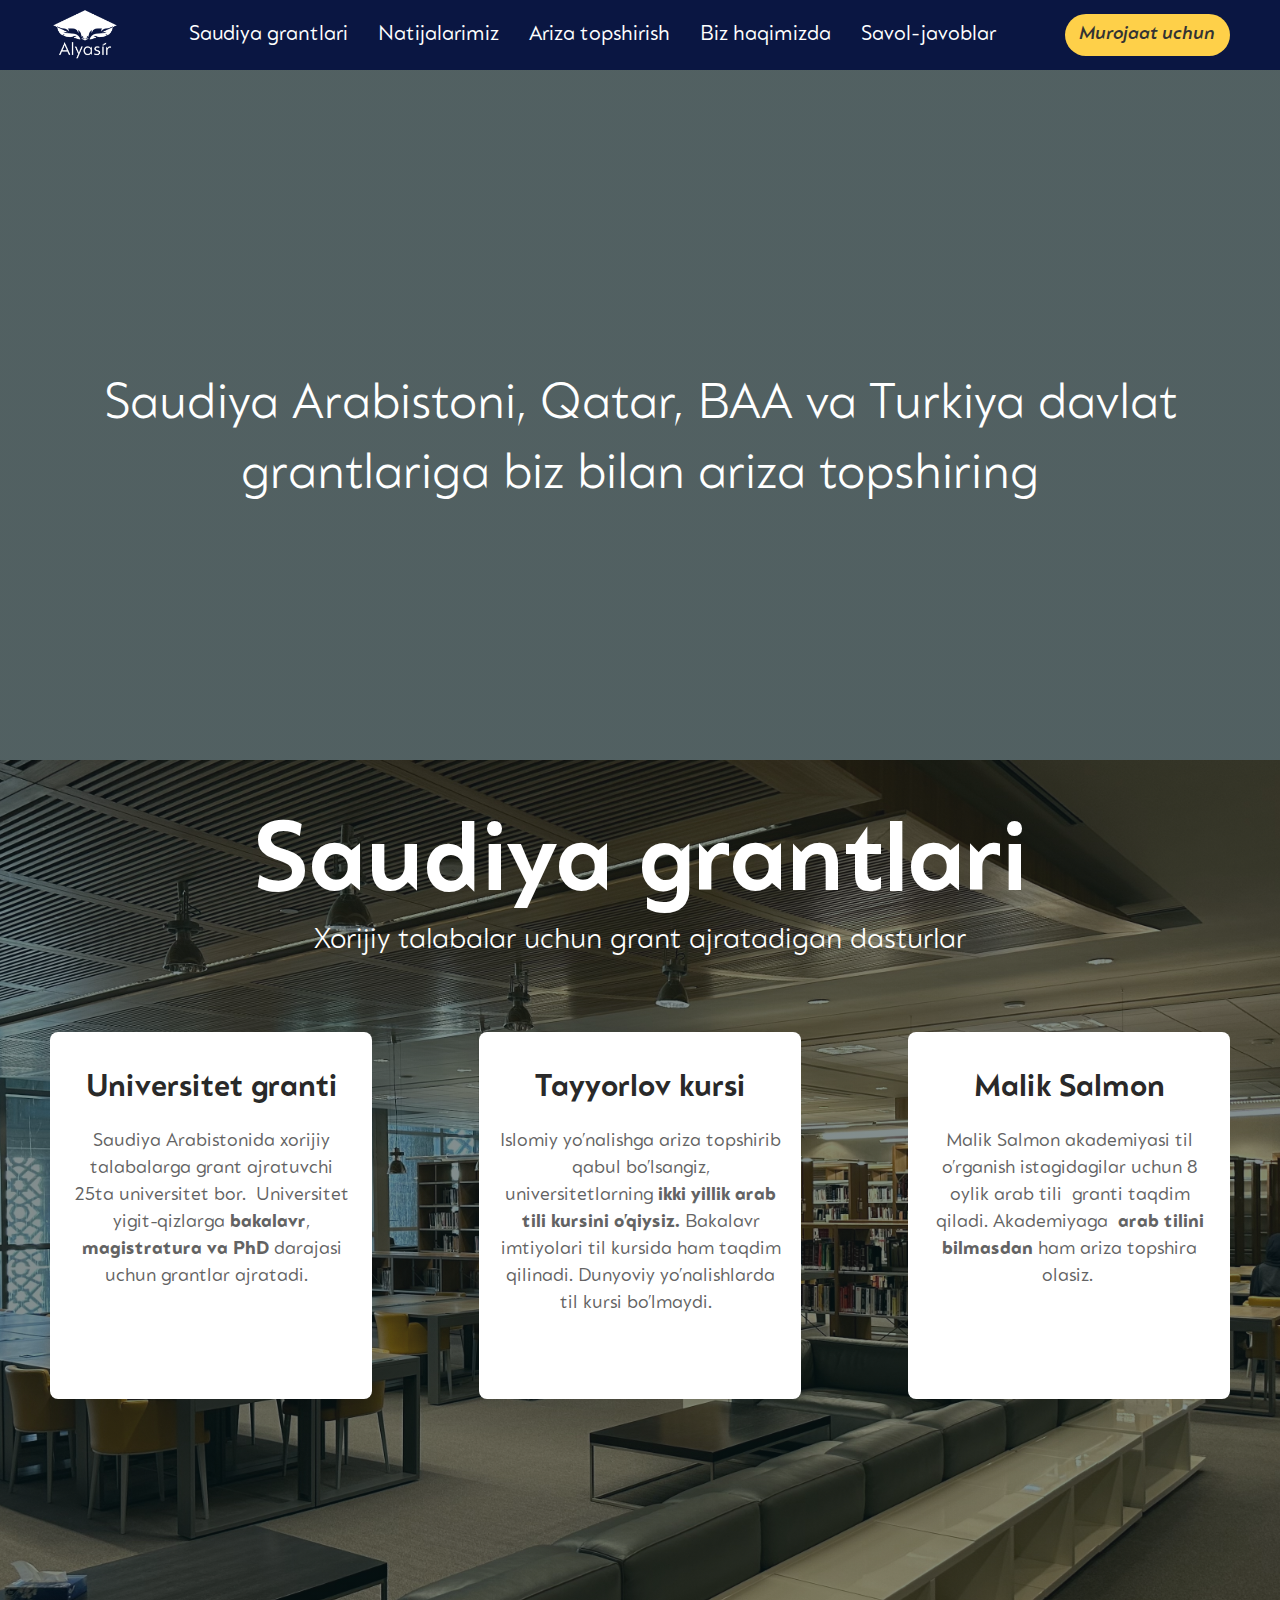
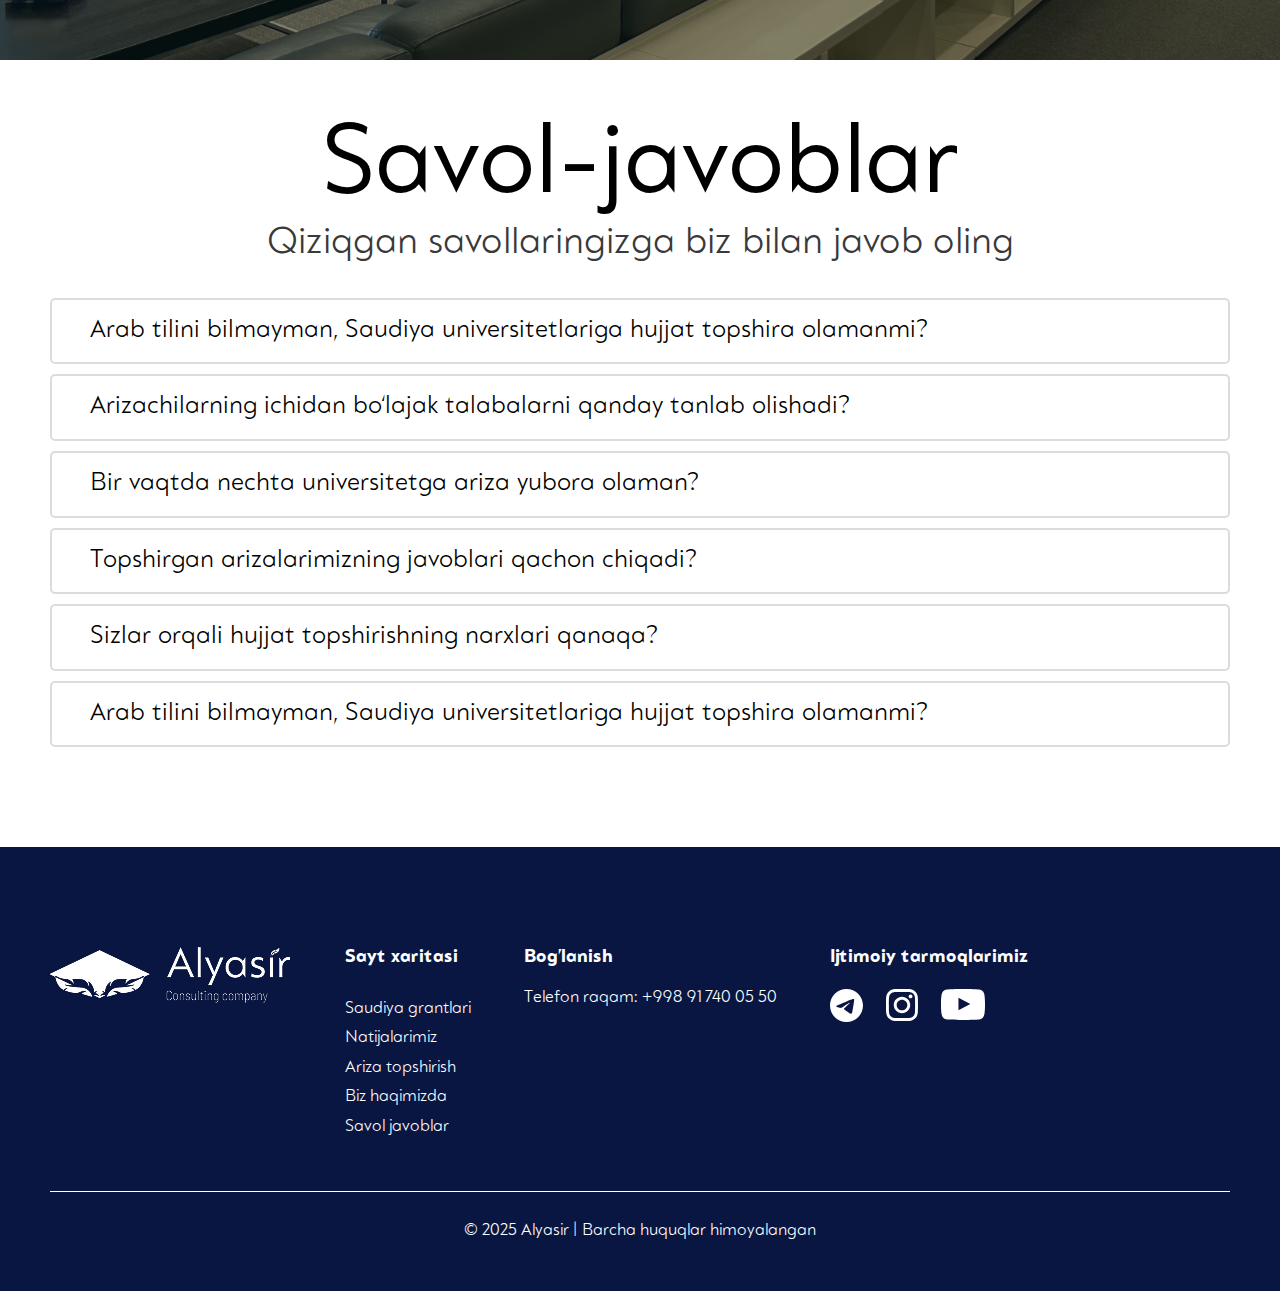
==== commit af58e80c: "Update style.min.css.map to reflect changes in source files and mappings" ====
--- a/index.html
+++ b/index.html
@@ -26,7 +26,7 @@
         <nav class="header__nav">
           <ul class="nav__list">
             <li class="list__item">
-              <a href="#" class="list__link">Saudiya grantlari</a>
+              <a href="#grants" class="list__link">Saudiya grantlari</a>
             </li>
             <li class="list__item">
               <a href="https://t.me/alyasir_mijozlar_fikri" class="list__link"
@@ -34,10 +34,16 @@
               >
             </li>
             <li class="list__item">
-              <a href="#" class="list__link">Ariza topshirish</a>
-            </li>
-            <li class="list__item">
-              <a href="#" class="list__link">Biz haqimizda</a>
+              <a href="https://t.me/alyasir_admini" class="list__link"
+                >Ariza topshirish</a
+              >
+            </li>
+            <li class="list__item">
+              <a
+                href="https://t.me/alyasir_saudiya_grantlari"
+                class="list__link"
+                >Biz haqimizda</a
+              >
             </li>
             <li class="list__item">
               <a href="#faqHero" class="list__link">Savol-javoblar</a>
@@ -48,7 +54,7 @@
           </ul>
           <ul class="nav__list__2 none">
             <li class="list__item">
-              <a href="#" class="list__link">Saudiya grantlari</a>
+              <a href="#grants" class="list__link">Saudiya grantlari</a>
             </li>
             <li class="list__item">
               <a href="https://t.me/alyasir_mijozlar_fikri" class="list__link"
@@ -94,7 +100,7 @@
         </div>
       </section>
 
-      <section class="grants">
+      <section class="grants" id="grants">
         <div class="grants__container container">
           <h2 class="grants__title">Saudiya grantlari</h2>
           <p class="grants__subtitle">
@@ -109,7 +115,7 @@
                 universitet bor.   Universitet yigit-qizlarga
                 <span class="grants__bold">bakalavr</span>,
-                <span class="gransts__bold">magistratura va PhD</span>
+                <span class="grants__bold">magistratura va PhD</span>
                 darajasi uchun grantlar ajratadi.    
--- a/styles/style.min.css
+++ b/styles/style.min.css
@@ -1 +1 @@
-/*! normalize.css v8.0.1 | MIT License | github.com/necolas/normalize.css */html{line-height:1.15;-webkit-text-size-adjust:100%}body{margin:0}main{display:block}h1{font-size:2em;margin:.67em 0}hr{-webkit-box-sizing:content-box;box-sizing:content-box;height:0;overflow:visible}pre{font-family:monospace,monospace;font-size:1em}a{background-color:rgba(0,0,0,0)}abbr[title]{border-bottom:none;text-decoration:underline;-webkit-text-decoration:underline dotted;text-decoration:underline dotted}b,strong{font-weight:bolder}code,kbd,samp{font-family:monospace,monospace;font-size:1em}small{font-size:80%}sub,sup{font-size:75%;line-height:0;position:relative;vertical-align:baseline}sub{bottom:-0.25em}sup{top:-0.5em}img{border-style:none}button,input,optgroup,select,textarea{font-family:inherit;font-size:100%;line-height:1.15;margin:0}button,input{overflow:visible}button,select{text-transform:none}button,[type=button],[type=reset],[type=submit]{-webkit-appearance:button}button::-moz-focus-inner,[type=button]::-moz-focus-inner,[type=reset]::-moz-focus-inner,[type=submit]::-moz-focus-inner{border-style:none;padding:0}button:-moz-focusring,[type=button]:-moz-focusring,[type=reset]:-moz-focusring,[type=submit]:-moz-focusring{outline:1px dotted ButtonText}fieldset{padding:.35em .75em .625em}legend{-webkit-box-sizing:border-box;box-sizing:border-box;color:inherit;display:table;max-width:100%;padding:0;white-space:normal}progress{vertical-align:baseline}textarea{overflow:auto}[type=checkbox],[type=radio]{-webkit-box-sizing:border-box;box-sizing:border-box;padding:0}[type=number]::-webkit-inner-spin-button,[type=number]::-webkit-outer-spin-button{height:auto}[type=search]{-webkit-appearance:textfield;outline-offset:-2px}[type=search]::-webkit-search-decoration{-webkit-appearance:none}::-webkit-file-upload-button{-webkit-appearance:button;font:inherit}details{display:block}summary{display:list-item}template{display:none}[hidden]{display:none}*,*::after,*::before{margin:0;padding:0;-webkit-box-sizing:border-box;box-sizing:border-box}*:focus{outline:2px solid #0a1642;outline-offset:4px}html{height:100%;font-size:62.5%;scroll-behavior:smooth}ul,ol{list-style:none}a{display:inline-block;text-decoration:none}img{-o-object-fit:cover;object-fit:cover;display:-webkit-box;display:-ms-flexbox;display:flex}body{display:-webkit-box;display:-ms-flexbox;display:flex;-webkit-box-orient:vertical;-webkit-box-direction:normal;-ms-flex-direction:column;flex-direction:column;height:100%;font-family:"Grava";font-weight:300}main{-webkit-box-flex:1;-ms-flex-positive:1;flex-grow:1}.active{color:#fed049}.container{width:100%;max-width:1400px;margin-left:auto;margin-right:auto;padding-left:50px;padding-right:50px}@media screen and (max-width: 1150px){.container{padding-left:30px;padding-right:30px}}@font-face{font-display:swap;font-family:"Grava";font-style:normal;font-weight:300;src:url("../src/fonts/Grava Display Light.woff2") format("woff2")}@font-face{font-display:swap;font-family:"Grava";font-style:normal;font-weight:400;src:url("../src/fonts/Grava Display Normal.woff2") format("woff2")}@font-face{font-display:swap;font-family:"Grava";font-style:normal;font-weight:500;src:url("../src/fonts/Grava Display Medium.woff2") format("woff2")}@font-face{font-display:swap;font-family:"Grava";font-style:normal;font-weight:600;src:url("../src/fonts/Grava Display Semi Bold.woff2") format("woff2")}@font-face{font-display:swap;font-family:"Grava";font-style:normal;font-weight:700;src:url("../src/fonts/Grava Display Bold.woff2") format("woff2")}.btn{background-color:#fed049;border:none;padding:1rem 1.5rem 1.2rem 1.4rem;border-radius:100px}.burger-checkbox{position:absolute;visibility:hidden}.burger{cursor:pointer;display:block;position:relative;border:none;background:rgba(0,0,0,0);width:40px;height:26px;margin:30px auto}.burger::before,.burger::after{content:"";left:0;position:absolute;display:block;width:100%;height:4px;border-radius:10px;background:#fed049}.burger::before{top:0;-webkit-box-shadow:0 11px 0 #fed049;box-shadow:0 11px 0 #fed049;-webkit-transition:top .3s .15s,-webkit-box-shadow .3s .15s,-webkit-transform .3s;transition:top .3s .15s,-webkit-box-shadow .3s .15s,-webkit-transform .3s;transition:box-shadow .3s .15s,top .3s .15s,transform .3s;transition:box-shadow .3s .15s,top .3s .15s,transform .3s,-webkit-box-shadow .3s .15s,-webkit-transform .3s}.burger::after{bottom:0;-webkit-transition:bottom .3s .15s,-webkit-transform .3s;transition:bottom .3s .15s,-webkit-transform .3s;transition:bottom .3s .15s,transform .3s;transition:bottom .3s .15s,transform .3s,-webkit-transform .3s}.header{background-color:#0a1642}.header__container{display:-webkit-box;display:-ms-flexbox;display:flex;-webkit-box-pack:justify;-ms-flex-pack:justify;justify-content:space-between;-webkit-box-align:center;-ms-flex-align:center;align-items:center}.nav__list{display:-webkit-box;display:-ms-flexbox;display:flex;gap:3rem}.list__link{font-size:2rem;font-weight:400;color:#fff}.list__link:hover{color:#fed049}.header__btn{cursor:pointer}.none{display:none}.header__btn__link{font-weight:500;font-size:1.8rem;color:#333}.btn__hover{display:none}.header_menu{display:none}.nav__list__2{display:none}@media screen and (max-width: 1150px){.nav{position:relative}.header_menu{display:-webkit-box;display:-ms-flexbox;display:flex;background-color:rgba(0,0,0,0);border:none}.nav__list{display:none}.nav__list__2{width:30%;height:100%;position:absolute;padding-top:100px;padding-bottom:100px;padding-left:30px;padding-right:30px;top:0;left:0;-webkit-box-orient:vertical;-webkit-box-direction:normal;-ms-flex-direction:column;flex-direction:column;display:-webkit-box;display:-ms-flexbox;display:flex;flex-direction:column;gap:1.5rem;background-color:#0a1642}.none{display:none}.block{display:none}.btn__hover{width:100%;display:block}.header__btn__link{font-size:1.5rem}}@media screen and (max-width: 735px){.nav__list__2{width:50%}.list__link{font-size:1.5rem}.header__btn{font-size:1.4rem}}.footer{background-color:#0a1642}.footer__container{display:-webkit-box;display:-ms-flexbox;display:flex;-webkit-box-orient:vertical;-webkit-box-direction:normal;-ms-flex-direction:column;flex-direction:column;padding-top:10rem;padding-bottom:5.1rem}.footer__box{display:-webkit-box;display:-ms-flexbox;display:flex;gap:5.5rem}.footer__box__container{display:-webkit-box;display:-ms-flexbox;display:flex;-webkit-box-pack:justify;-ms-flex-pack:justify;justify-content:space-between;gap:5.3rem}.container__list{display:-webkit-box;display:-ms-flexbox;display:flex;-webkit-box-orient:vertical;-webkit-box-direction:normal;-ms-flex-direction:column;flex-direction:column;gap:1.1rem}.item__title{margin-bottom:2.1rem;font-size:1.8rem;color:#fff;font-family:"Grava",Arial,Helvetica,sans-serif}.item__link{color:#fff;font-size:1.6rem}.box__list__item__link{color:#fff;font-size:1.6rem}.social__list ul{display:-webkit-box;display:-ms-flexbox;display:flex;gap:2.3rem}.divider{width:100%;height:1px;max-width:1430px;background-color:#fff;margin-top:5.5rem;margin-bottom:3rem}.Alyasi-huquq{margin-left:auto;margin-right:auto;color:#fff;font-size:1.6rem}@media screen and (max-width: 500px){.footer__box{-webkit-box-orient:vertical;-webkit-box-direction:normal;-ms-flex-direction:column;flex-direction:column;-webkit-box-pack:center;-ms-flex-pack:center;justify-content:center;-webkit-box-align:center;-ms-flex-align:center;align-items:center}.footer__box__container{-webkit-box-orient:vertical;-webkit-box-direction:normal;-ms-flex-direction:column;flex-direction:column;-webkit-box-pack:center;-ms-flex-pack:center;justify-content:center;-webkit-box-align:center;-ms-flex-align:center;align-items:center}}.hero{background-image:-webkit-gradient(linear, left top, left bottom, from(rgba(8, 29, 31, 0.7)), to(rgba(8, 29, 31, 0.7))),url("../src/images/alyasir-photo.png");background-image:linear-gradient(rgba(8, 29, 31, 0.7), rgba(8, 29, 31, 0.7)),url("../src/images/alyasir-photo.png");background-repeat:no-repeat;background-position:center;background-size:cover;padding-bottom:250px}.hero__container{display:-webkit-box;display:-ms-flexbox;display:flex;-webkit-box-pack:center;-ms-flex-pack:center;justify-content:center}.hero__title{width:100%;font-size:4.8rem;font-weight:300;text-align:center;color:#fff;line-height:70px;margin-top:30rem}@media screen and (max-width: 1050px){.hero{background-position:center left -779px;background-size:300%}.hero__title{width:100%;max-width:550px;font-size:3.8rem;line-height:55px}.br{display:none}}@media screen and (max-width: 500px){.hero{background-position:center left -535px;background-size:350%}.hero__title{font-size:2.8rem;line-height:40px}}.active{color:#fed049}.faq__hero{padding-bottom:10rem}.faq__hero__container{display:-webkit-box;display:-ms-flexbox;display:flex;-webkit-box-orient:vertical;-webkit-box-direction:normal;-ms-flex-direction:column;flex-direction:column;-webkit-box-pack:center;-ms-flex-pack:center;justify-content:center;-webkit-box-align:center;-ms-flex-align:center;align-items:center}.faq__hero__title{font-size:9.6rem;font-weight:400;margin-top:5.2rem;margin-bottom:2px}.faq__hero__subtitle{font-weight:300;font-size:3.6rem;color:#393939}.faq__hero__box{width:100%;margin-top:3.2rem;display:-webkit-box;display:-ms-flexbox;display:flex;-webkit-box-orient:vertical;-webkit-box-direction:normal;-ms-flex-direction:column;flex-direction:column;gap:1rem}.faq__none{display:none}.u_class{border:2px solid #dcdcdc;padding-top:1.8rem;padding-bottom:1.7rem;padding-left:3.8rem;padding-right:3.8rem;border-radius:5px}.u_class p{font-size:2.4rem;font-weight:300}@media screen and (max-width: 1150px){.faq__hero__title{font-size:8.6rem}}@media screen and (max-width: 500px){.faq__hero__title{font-size:4.6rem;margin-bottom:1rem}.faq__hero__subtitle{font-size:2.6rem;text-align:center}.faq__hero__box p{font-size:1.7rem}}.grants{height:100vh;padding-top:5rem;padding-bottom:44rem;background-image:-webkit-gradient(linear, left top, left bottom, from(rgba(8, 29, 31, 0.5)), to(rgba(8, 29, 31, 0.5))),url("../src/images/grants-image.JPG");background-image:linear-gradient(rgba(8, 29, 31, 0.5), rgba(8, 29, 31, 0.5)),url("../src/images/grants-image.JPG");background-position:center;background-repeat:no-repeat;background-size:cover}.grants__container{display:-webkit-box;display:-ms-flexbox;display:flex;-webkit-box-orient:vertical;-webkit-box-direction:normal;-ms-flex-direction:column;flex-direction:column;-webkit-box-align:center;-ms-flex-align:center;align-items:center}.grants__title{font-weight:600;font-size:9.6rem;color:#fff;margin-bottom:5px}.grants__subtitle{font-weight:300;font-size:2.8rem;color:#fff}.grants__box{margin-top:7.4rem;display:-webkit-box;display:-ms-flexbox;display:flex;gap:10.7rem}.grants__card{width:100%;max-width:383px;background-color:#fff;display:-webkit-box;display:-ms-flexbox;display:flex;-webkit-box-orient:vertical;-webkit-box-direction:normal;-ms-flex-direction:column;flex-direction:column;-webkit-box-align:center;-ms-flex-align:center;align-items:center;padding:4rem 1.8rem 8.1rem 1.9rem;border-radius:8px;border:1px solid rgba(0,0,0,0)}.grants__cards__title{font-weight:600;font-size:3rem;line-height:100%;letter-spacing:1%;color:#292929}.grants__card__subtitle{margin-top:2.5rem;font-size:1.8rem;font-weight:400;text-align:center;line-height:150%;color:#636363}@media screen and (max-width: 1150px){.grants__title{font-size:8rem}}@media screen and (max-width: 500px){.grants{margin-bottom:50rem;background-image:none}.grants__title{font-size:4rem;color:#292929;margin-bottom:2rem}.grants__subtitle{color:#292929;text-align:center;font-size:2rem}.grants__box{-webkit-box-orient:vertical;-webkit-box-direction:normal;-ms-flex-direction:column;flex-direction:column;gap:5rem}.grants__card{border-color:#000}}.gransts__bold{font-weight:bold}body{-webkit-box-sizing:border-box;box-sizing:border-box}/*# sourceMappingURL=style.min.css.map */+/*! normalize.css v8.0.1 | MIT License | github.com/necolas/normalize.css */html{line-height:1.15;-webkit-text-size-adjust:100%}body{margin:0}main{display:block}h1{font-size:2em;margin:.67em 0}hr{-webkit-box-sizing:content-box;box-sizing:content-box;height:0;overflow:visible}pre{font-family:monospace,monospace;font-size:1em}a{background-color:rgba(0,0,0,0)}abbr[title]{border-bottom:none;text-decoration:underline;-webkit-text-decoration:underline dotted;text-decoration:underline dotted}b,strong{font-weight:bolder}code,kbd,samp{font-family:monospace,monospace;font-size:1em}small{font-size:80%}sub,sup{font-size:75%;line-height:0;position:relative;vertical-align:baseline}sub{bottom:-0.25em}sup{top:-0.5em}img{border-style:none}button,input,optgroup,select,textarea{font-family:inherit;font-size:100%;line-height:1.15;margin:0}button,input{overflow:visible}button,select{text-transform:none}button,[type=button],[type=reset],[type=submit]{-webkit-appearance:button}button::-moz-focus-inner,[type=button]::-moz-focus-inner,[type=reset]::-moz-focus-inner,[type=submit]::-moz-focus-inner{border-style:none;padding:0}button:-moz-focusring,[type=button]:-moz-focusring,[type=reset]:-moz-focusring,[type=submit]:-moz-focusring{outline:1px dotted ButtonText}fieldset{padding:.35em .75em .625em}legend{-webkit-box-sizing:border-box;box-sizing:border-box;color:inherit;display:table;max-width:100%;padding:0;white-space:normal}progress{vertical-align:baseline}textarea{overflow:auto}[type=checkbox],[type=radio]{-webkit-box-sizing:border-box;box-sizing:border-box;padding:0}[type=number]::-webkit-inner-spin-button,[type=number]::-webkit-outer-spin-button{height:auto}[type=search]{-webkit-appearance:textfield;outline-offset:-2px}[type=search]::-webkit-search-decoration{-webkit-appearance:none}::-webkit-file-upload-button{-webkit-appearance:button;font:inherit}details{display:block}summary{display:list-item}template{display:none}[hidden]{display:none}*,*::after,*::before{margin:0;padding:0;-webkit-box-sizing:border-box;box-sizing:border-box}*:focus{outline:2px solid #0a1642;outline-offset:4px}html{height:100%;font-size:62.5%;scroll-behavior:smooth}ul,ol{list-style:none}a{display:inline-block;text-decoration:none}img{-o-object-fit:cover;object-fit:cover;display:-webkit-box;display:-ms-flexbox;display:flex}body{display:-webkit-box;display:-ms-flexbox;display:flex;-webkit-box-orient:vertical;-webkit-box-direction:normal;-ms-flex-direction:column;flex-direction:column;height:100%;font-family:"Grava";font-weight:300}main{-webkit-box-flex:1;-ms-flex-positive:1;flex-grow:1}.active{color:#fed049}.container{width:100%;max-width:1400px;margin-left:auto;margin-right:auto;padding-left:50px;padding-right:50px}@media screen and (max-width: 1150px){.container{padding-left:30px;padding-right:30px}}@font-face{font-display:swap;font-family:"Grava";font-style:normal;font-weight:300;src:url("../src/fonts/Grava Display Light.woff2") format("woff2")}@font-face{font-display:swap;font-family:"Grava";font-style:normal;font-weight:400;src:url("../src/fonts/Grava Display Normal.woff2") format("woff2")}@font-face{font-display:swap;font-family:"Grava";font-style:normal;font-weight:500;src:url("../src/fonts/Grava Display Medium.woff2") format("woff2")}@font-face{font-display:swap;font-family:"Grava";font-style:normal;font-weight:600;src:url("../src/fonts/Grava Display Semi Bold.woff2") format("woff2")}@font-face{font-display:swap;font-family:"Grava";font-style:normal;font-weight:700;src:url("../src/fonts/Grava Display Bold.woff2") format("woff2")}.btn{background-color:#fed049;border:none;padding:1rem 1.5rem 1.2rem 1.4rem;border-radius:100px}.burger-checkbox{position:absolute;visibility:hidden}.burger{cursor:pointer;display:block;position:relative;border:none;background:rgba(0,0,0,0);width:40px;height:26px;margin:30px auto}.burger::before,.burger::after{content:"";left:0;position:absolute;display:block;width:100%;height:4px;border-radius:10px;background:#fed049}.burger::before{top:0;-webkit-box-shadow:0 11px 0 #fed049;box-shadow:0 11px 0 #fed049;-webkit-transition:top .3s .15s,-webkit-box-shadow .3s .15s,-webkit-transform .3s;transition:top .3s .15s,-webkit-box-shadow .3s .15s,-webkit-transform .3s;transition:box-shadow .3s .15s,top .3s .15s,transform .3s;transition:box-shadow .3s .15s,top .3s .15s,transform .3s,-webkit-box-shadow .3s .15s,-webkit-transform .3s}.burger::after{bottom:0;-webkit-transition:bottom .3s .15s,-webkit-transform .3s;transition:bottom .3s .15s,-webkit-transform .3s;transition:bottom .3s .15s,transform .3s;transition:bottom .3s .15s,transform .3s,-webkit-transform .3s}.header{background-color:#0a1642}.header__container{display:-webkit-box;display:-ms-flexbox;display:flex;-webkit-box-pack:justify;-ms-flex-pack:justify;justify-content:space-between;-webkit-box-align:center;-ms-flex-align:center;align-items:center}.nav__list{display:-webkit-box;display:-ms-flexbox;display:flex;gap:3rem}.list__link{font-size:2rem;font-weight:400;color:#fff}.list__link:hover{color:#fed049}.header__btn{cursor:pointer}.none{display:none}.header__btn__link{font-weight:500;font-size:1.8rem;color:#333}.btn__hover{display:none}.header_menu{display:none}.nav__list__2{display:none}@media screen and (max-width: 1150px){.nav{position:relative}.header_menu{display:-webkit-box;display:-ms-flexbox;display:flex;background-color:rgba(0,0,0,0);border:none}.nav__list{display:none}.nav__list__2{width:30%;height:100%;position:absolute;padding-top:100px;padding-bottom:100px;padding-left:30px;padding-right:30px;top:0;left:0;-webkit-box-orient:vertical;-webkit-box-direction:normal;-ms-flex-direction:column;flex-direction:column;display:-webkit-box;display:-ms-flexbox;display:flex;flex-direction:column;gap:1.5rem;background-color:#0a1642}.none{display:none}.block{display:none}.btn__hover{width:100%;display:block}.header__btn__link{font-size:1.5rem}}@media screen and (max-width: 735px){.nav__list__2{width:50%}.list__link{font-size:1.5rem}.header__btn{font-size:1.4rem}}.footer{background-color:#0a1642}.footer__container{display:-webkit-box;display:-ms-flexbox;display:flex;-webkit-box-orient:vertical;-webkit-box-direction:normal;-ms-flex-direction:column;flex-direction:column;padding-top:10rem;padding-bottom:5.1rem}.footer__box{display:-webkit-box;display:-ms-flexbox;display:flex;gap:5.5rem}.footer__box__container{display:-webkit-box;display:-ms-flexbox;display:flex;-webkit-box-pack:justify;-ms-flex-pack:justify;justify-content:space-between;gap:5.3rem}.container__list{display:-webkit-box;display:-ms-flexbox;display:flex;-webkit-box-orient:vertical;-webkit-box-direction:normal;-ms-flex-direction:column;flex-direction:column;gap:1.1rem}.item__title{margin-bottom:2.1rem;font-size:1.8rem;color:#fff;font-family:"Grava",Arial,Helvetica,sans-serif}.item__link{color:#fff;font-size:1.6rem}.box__list__item__link{color:#fff;font-size:1.6rem}.social__list ul{display:-webkit-box;display:-ms-flexbox;display:flex;gap:2.3rem}.divider{width:100%;height:1px;max-width:1430px;background-color:#fff;margin-top:5.5rem;margin-bottom:3rem}.Alyasi-huquq{margin-left:auto;margin-right:auto;color:#fff;font-size:1.6rem}@media screen and (max-width: 500px){.footer__box{-webkit-box-orient:vertical;-webkit-box-direction:normal;-ms-flex-direction:column;flex-direction:column;-webkit-box-pack:center;-ms-flex-pack:center;justify-content:center;-webkit-box-align:center;-ms-flex-align:center;align-items:center}.footer__box__container{-webkit-box-orient:vertical;-webkit-box-direction:normal;-ms-flex-direction:column;flex-direction:column;-webkit-box-pack:center;-ms-flex-pack:center;justify-content:center;-webkit-box-align:center;-ms-flex-align:center;align-items:center}.box__list{display:-webkit-box;display:-ms-flexbox;display:flex;-webkit-box-orient:vertical;-webkit-box-direction:normal;-ms-flex-direction:column;flex-direction:column;-webkit-box-align:center;-ms-flex-align:center;align-items:center}}.hero{background-image:-webkit-gradient(linear, left top, left bottom, from(rgba(8, 29, 31, 0.7)), to(rgba(8, 29, 31, 0.7))),url("../src/images/alyasir-photo.png");background-image:linear-gradient(rgba(8, 29, 31, 0.7), rgba(8, 29, 31, 0.7)),url("../src/images/alyasir-photo.png");background-repeat:no-repeat;background-position:center;background-size:cover;padding-bottom:250px}.hero__container{display:-webkit-box;display:-ms-flexbox;display:flex;-webkit-box-pack:center;-ms-flex-pack:center;justify-content:center}.hero__title{width:100%;font-size:4.8rem;font-weight:300;text-align:center;color:#fff;line-height:70px;margin-top:30rem}@media screen and (max-width: 1050px){.hero{background-position:center left -779px;background-size:300%}.hero__title{width:100%;max-width:550px;font-size:3.8rem;line-height:55px}.br{display:none}}@media screen and (max-width: 500px){.hero{background-position:center left -535px;background-size:350%}.hero__title{font-size:2.8rem;line-height:40px}}.active{color:#fed049}.faq__hero{padding-bottom:10rem}.faq__hero__container{display:-webkit-box;display:-ms-flexbox;display:flex;-webkit-box-orient:vertical;-webkit-box-direction:normal;-ms-flex-direction:column;flex-direction:column;-webkit-box-pack:center;-ms-flex-pack:center;justify-content:center;-webkit-box-align:center;-ms-flex-align:center;align-items:center}.faq__hero__title{font-size:9.6rem;font-weight:400;margin-top:5.2rem;margin-bottom:2px}.faq__hero__subtitle{font-weight:300;font-size:3.6rem;color:#393939}.faq__hero__box{width:100%;margin-top:3.2rem;display:-webkit-box;display:-ms-flexbox;display:flex;-webkit-box-orient:vertical;-webkit-box-direction:normal;-ms-flex-direction:column;flex-direction:column;gap:1rem}.faq__none{display:none}.u_class{border:2px solid #dcdcdc;padding-top:1.8rem;padding-bottom:1.7rem;padding-left:3.8rem;padding-right:3.8rem;border-radius:5px}.u_class p{font-size:2.4rem;font-weight:300}@media screen and (max-width: 1150px){.faq__hero__title{font-size:8.6rem}}@media screen and (max-width: 500px){.faq__hero__title{font-size:4.6rem;margin-bottom:1rem}.faq__hero__subtitle{font-size:2.6rem;text-align:center}.faq__hero__box p{font-size:1.7rem}}.grants{height:100vh;padding-top:5rem;padding-bottom:44rem;background-image:-webkit-gradient(linear, left top, left bottom, from(rgba(8, 29, 31, 0.5)), to(rgba(8, 29, 31, 0.5))),url("../src/images/grants-image.JPG");background-image:linear-gradient(rgba(8, 29, 31, 0.5), rgba(8, 29, 31, 0.5)),url("../src/images/grants-image.JPG");background-position:center;background-repeat:no-repeat;background-size:cover}.grants__container{display:-webkit-box;display:-ms-flexbox;display:flex;-webkit-box-orient:vertical;-webkit-box-direction:normal;-ms-flex-direction:column;flex-direction:column;-webkit-box-align:center;-ms-flex-align:center;align-items:center}.grants__title{font-weight:600;font-size:9.6rem;color:#fff;margin-bottom:5px}.grants__subtitle{font-weight:300;font-size:2.8rem;color:#fff}.grants__box{margin-top:7.4rem;display:-webkit-box;display:-ms-flexbox;display:flex;gap:10.7rem}.grants__card{width:100%;max-width:383px;background-color:#fff;display:-webkit-box;display:-ms-flexbox;display:flex;-webkit-box-orient:vertical;-webkit-box-direction:normal;-ms-flex-direction:column;flex-direction:column;-webkit-box-align:center;-ms-flex-align:center;align-items:center;padding:4rem 1.8rem 8.1rem 1.9rem;border-radius:8px;border:1px solid rgba(0,0,0,0)}.grants__cards__title{font-weight:600;font-size:3rem;line-height:100%;letter-spacing:1%;color:#292929}.grants__card__subtitle{margin-top:2.5rem;font-size:1.8rem;font-weight:400;text-align:center;line-height:150%;color:#636363}@media screen and (max-width: 1150px){.grants__title{font-size:8rem}}@media screen and (max-width: 500px){.grants{margin-bottom:50rem;background-image:none}.grants__title{font-size:4rem;color:#292929;margin-bottom:2rem}.grants__subtitle{color:#292929;text-align:center;font-size:2rem}.grants__box{-webkit-box-orient:vertical;-webkit-box-direction:normal;-ms-flex-direction:column;flex-direction:column;gap:5rem}.grants__card{border-color:#000}}.grants__bold{font-weight:bold}body{-webkit-box-sizing:border-box;box-sizing:border-box}/*# sourceMappingURL=style.min.css.map */